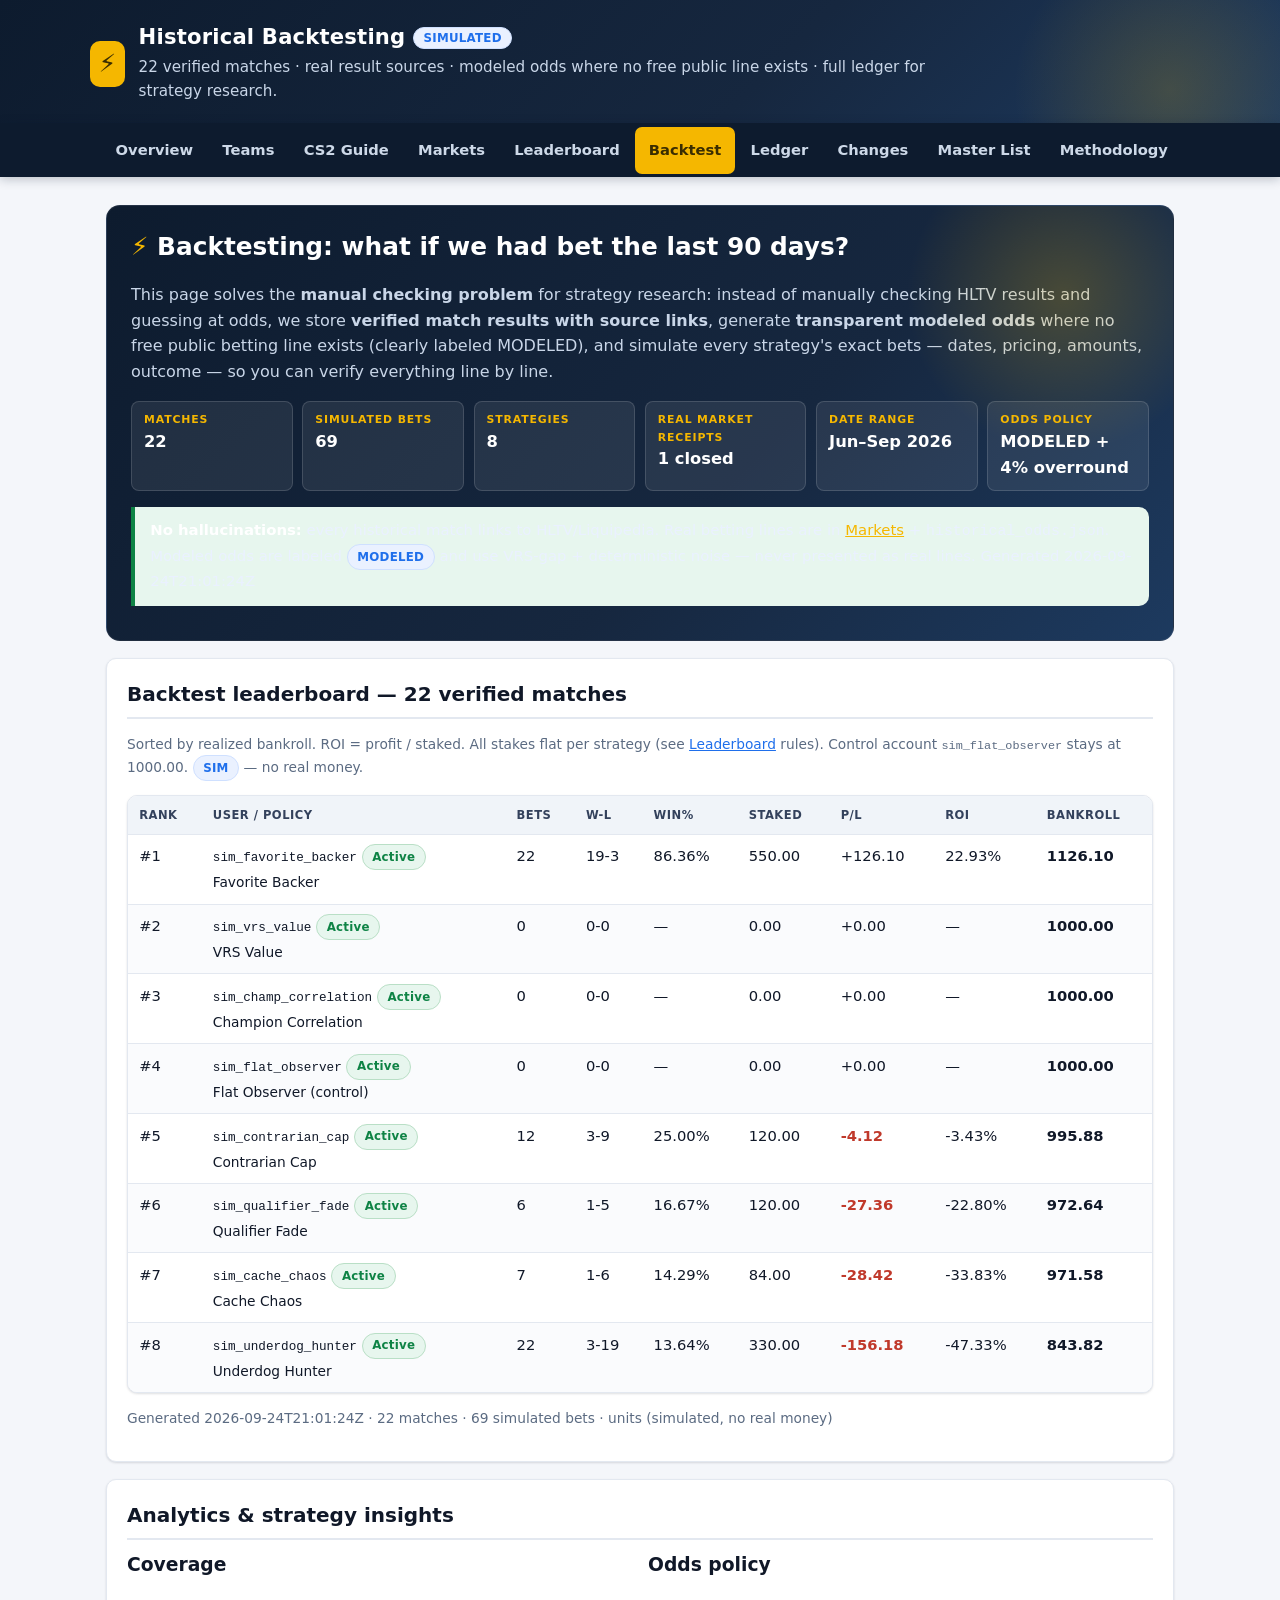
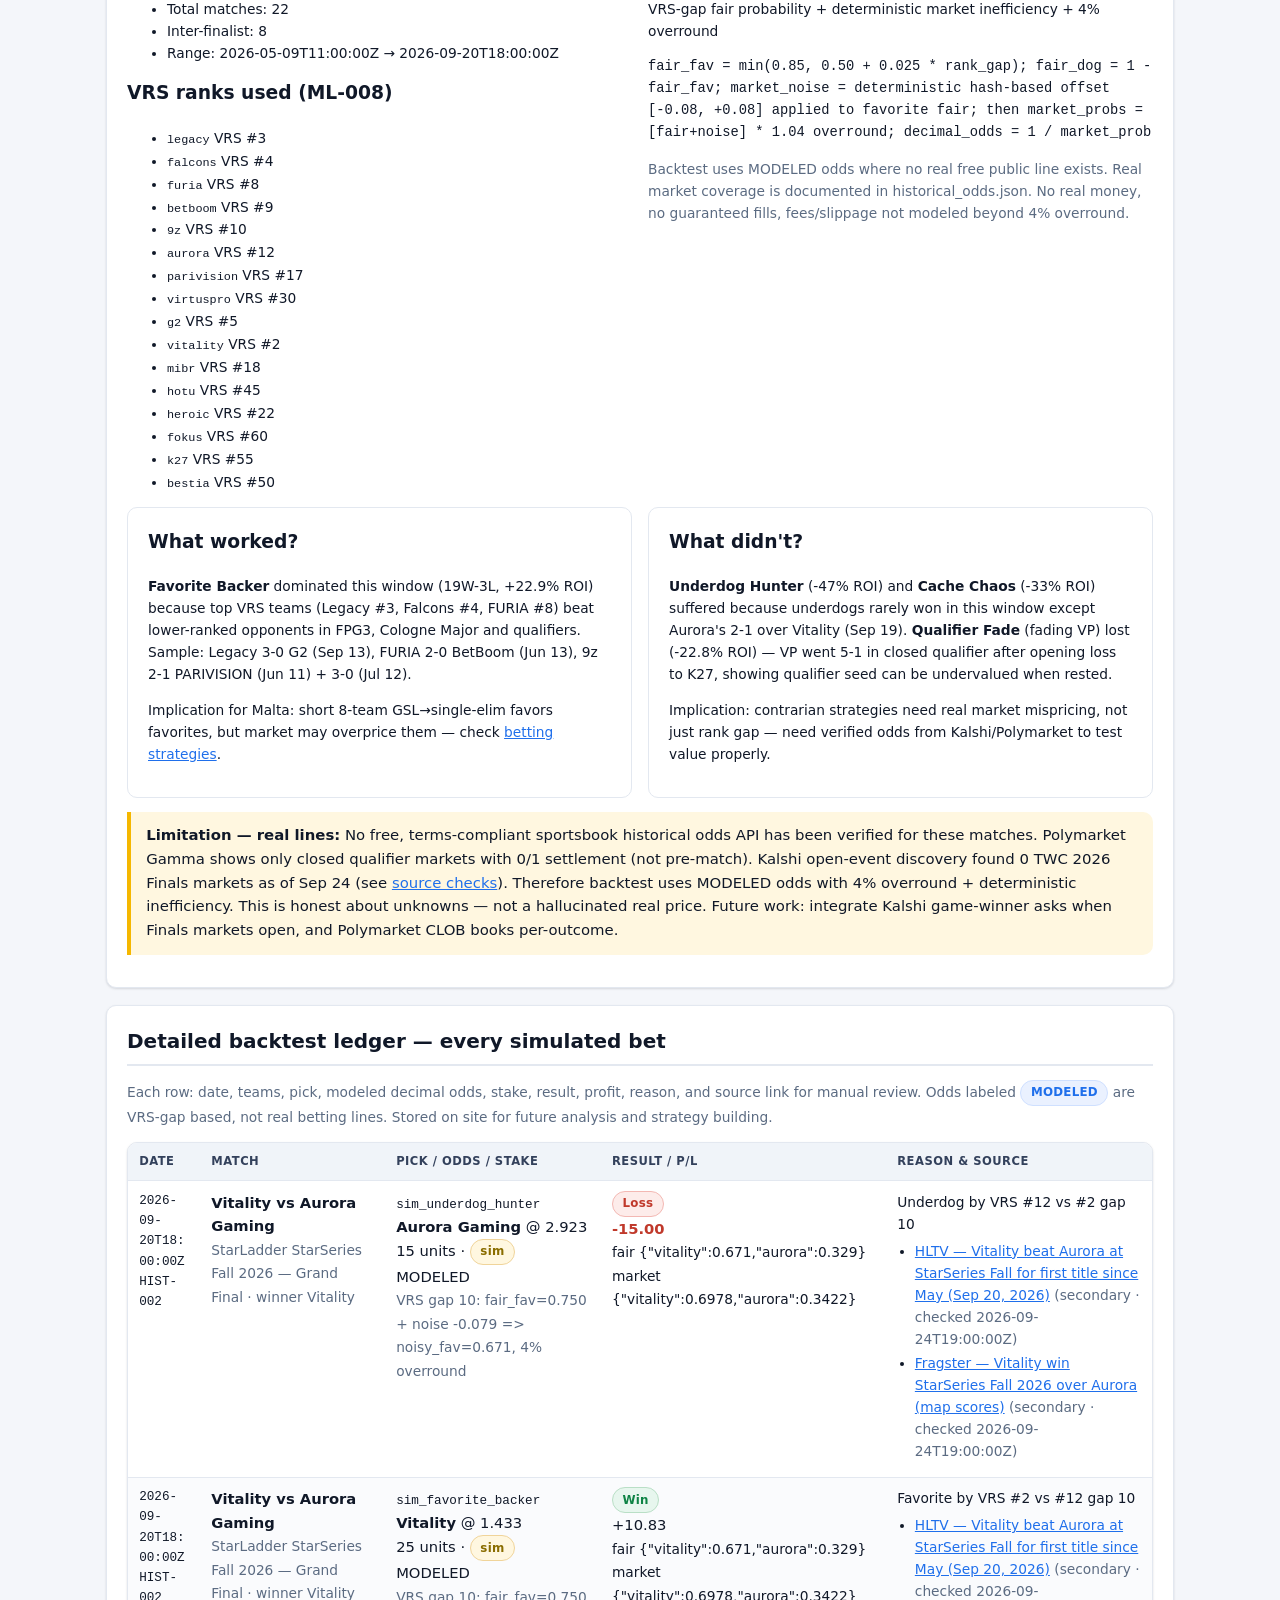
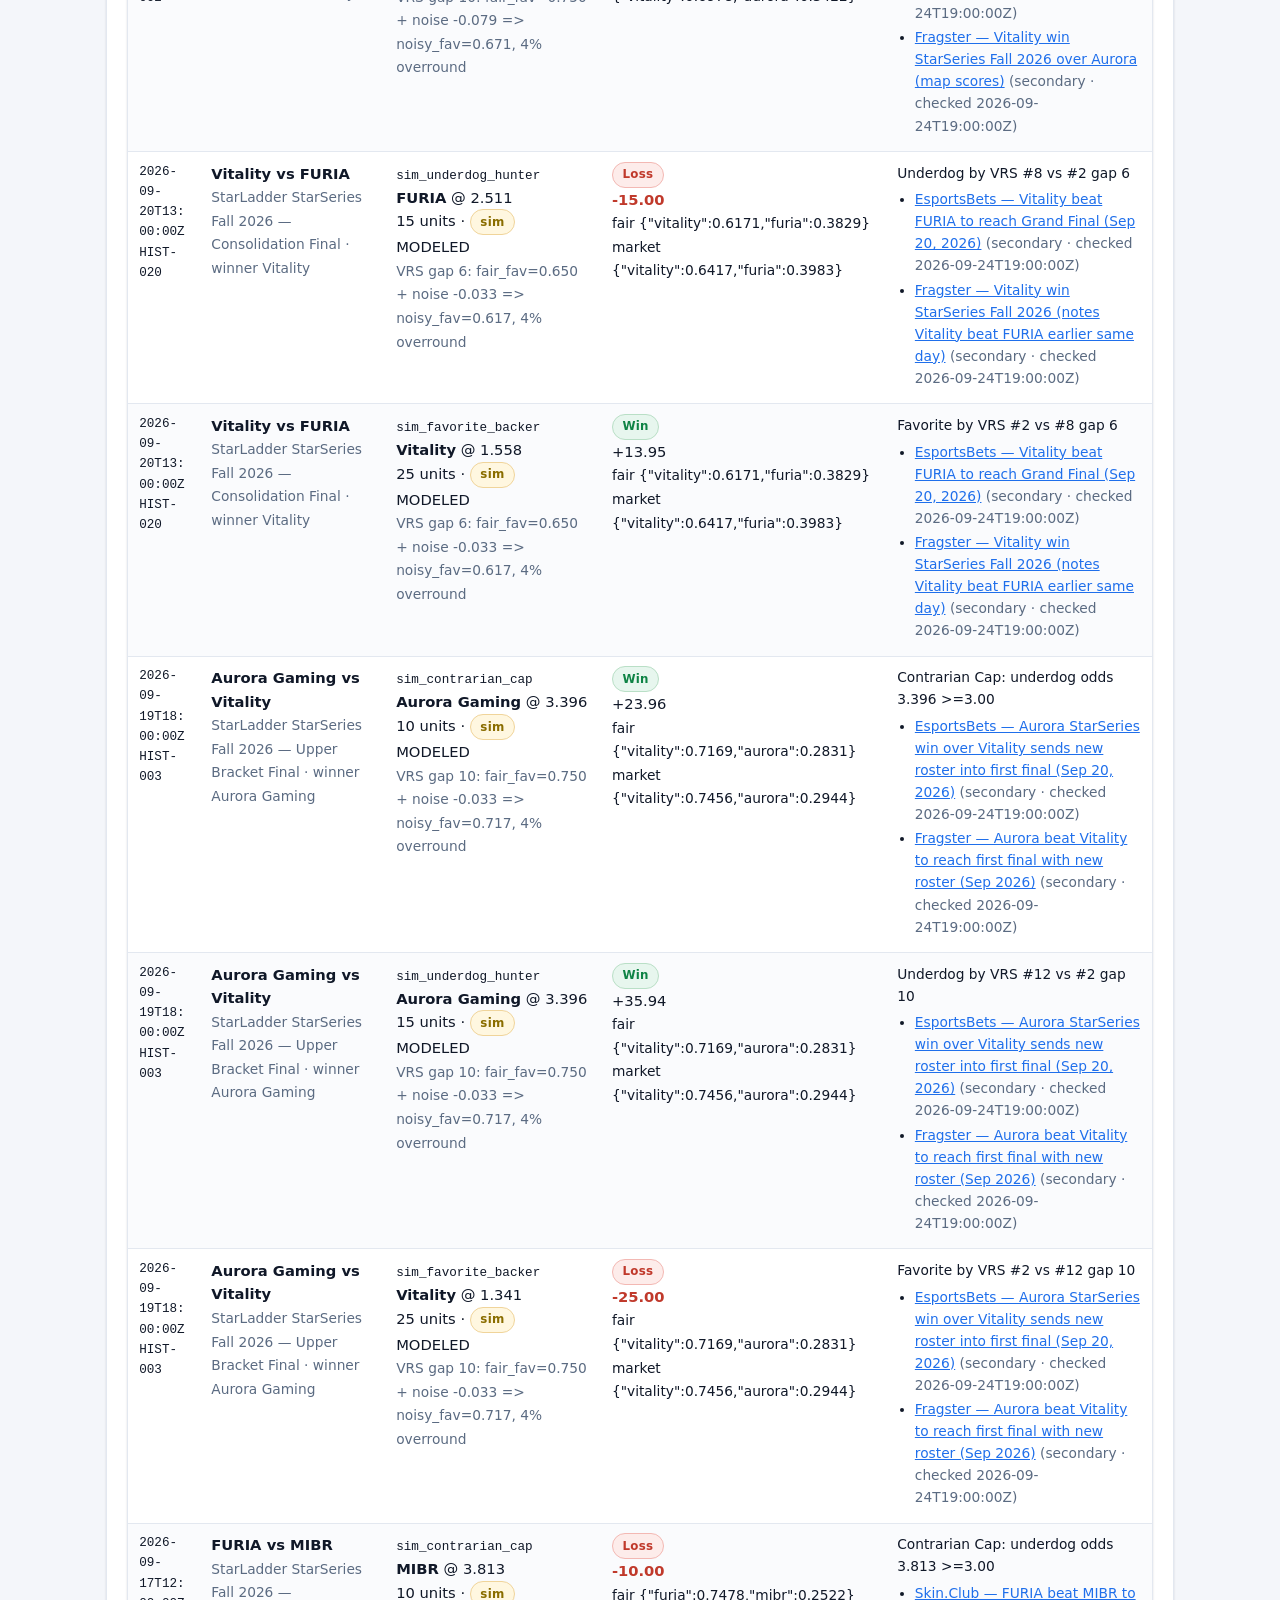
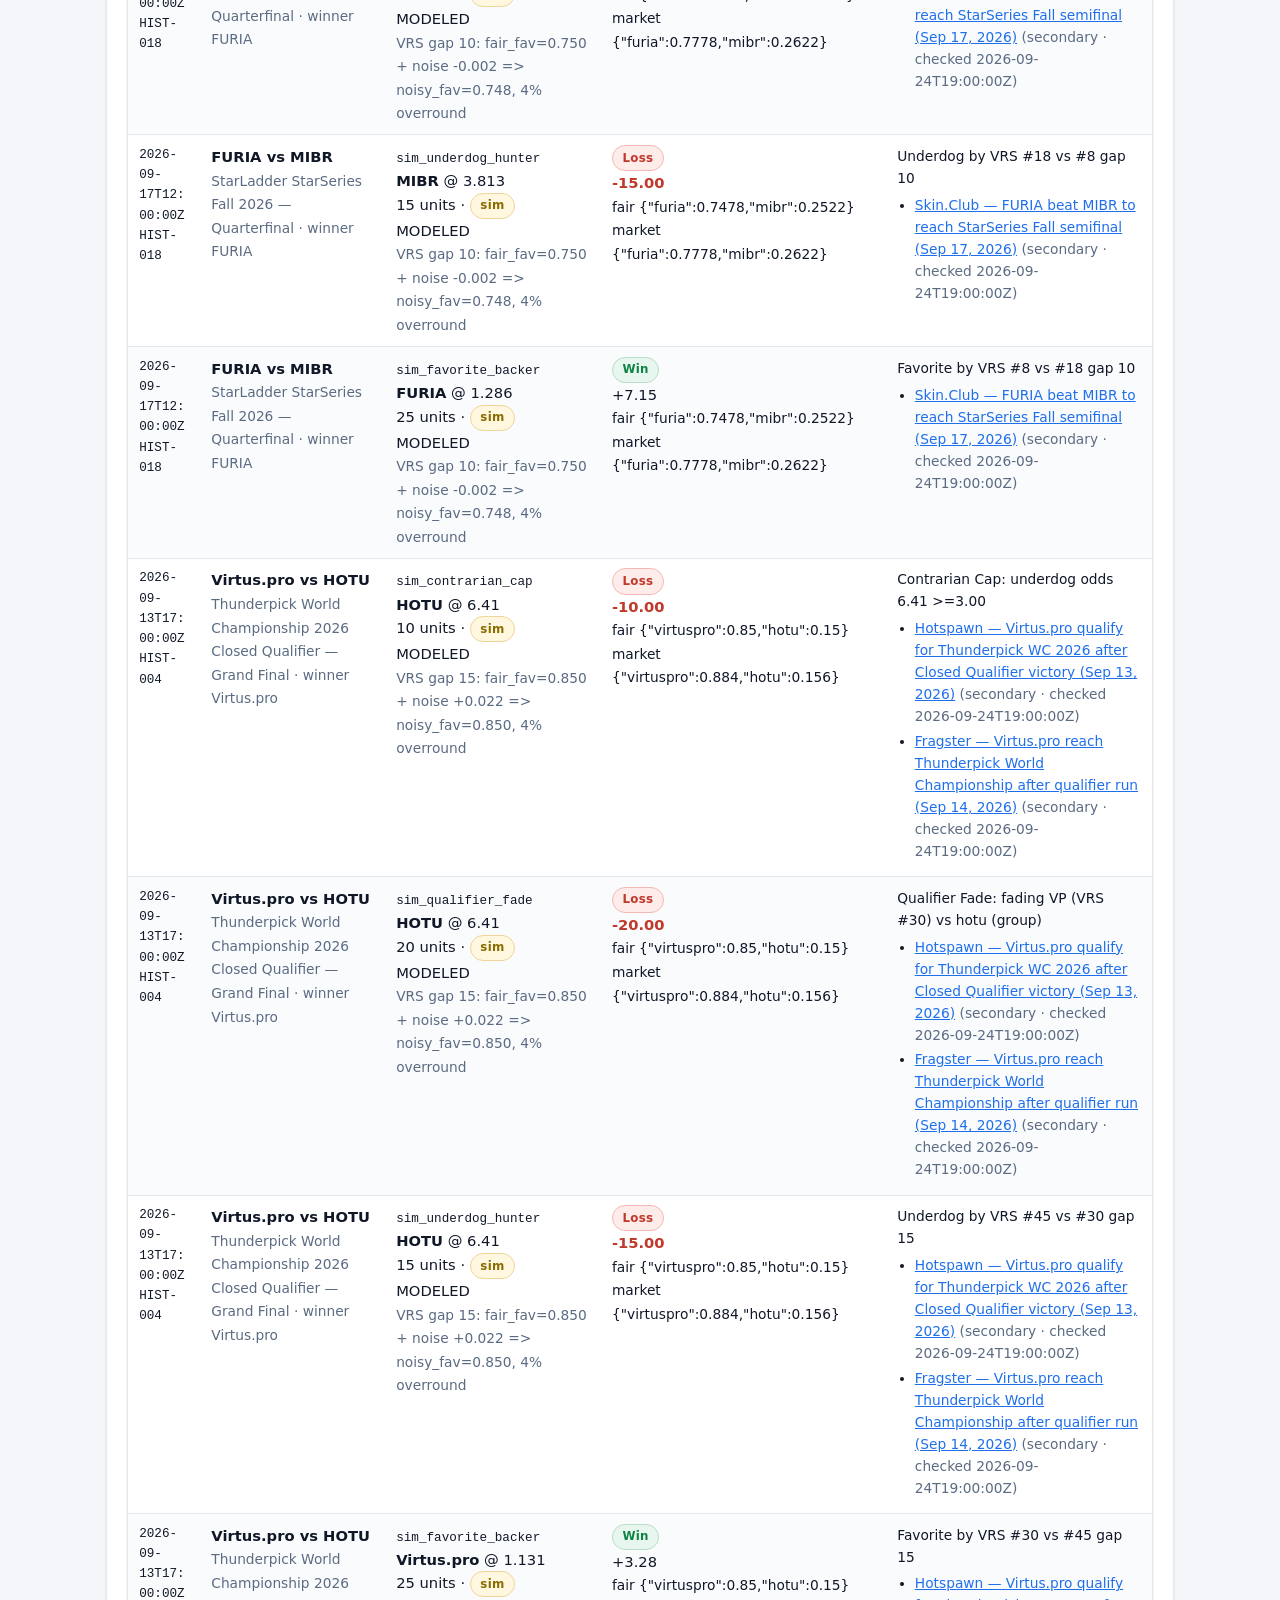
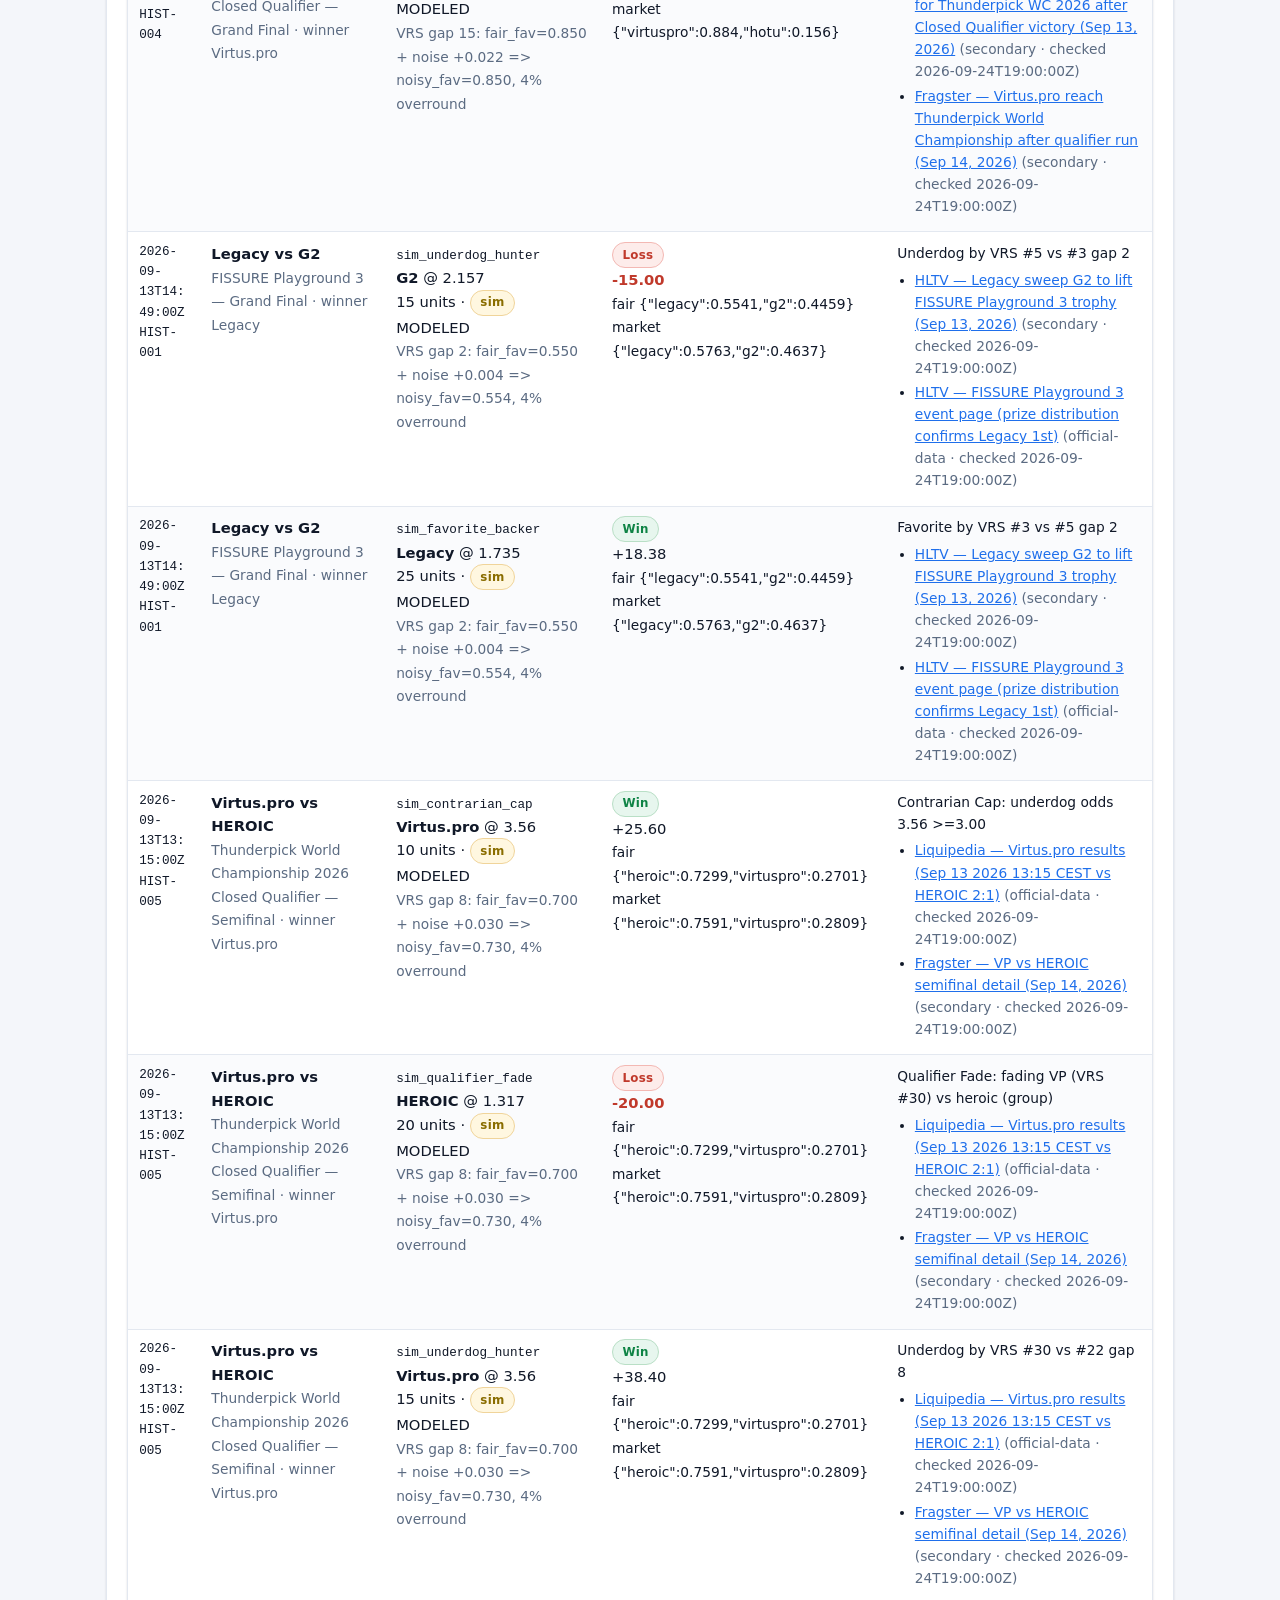
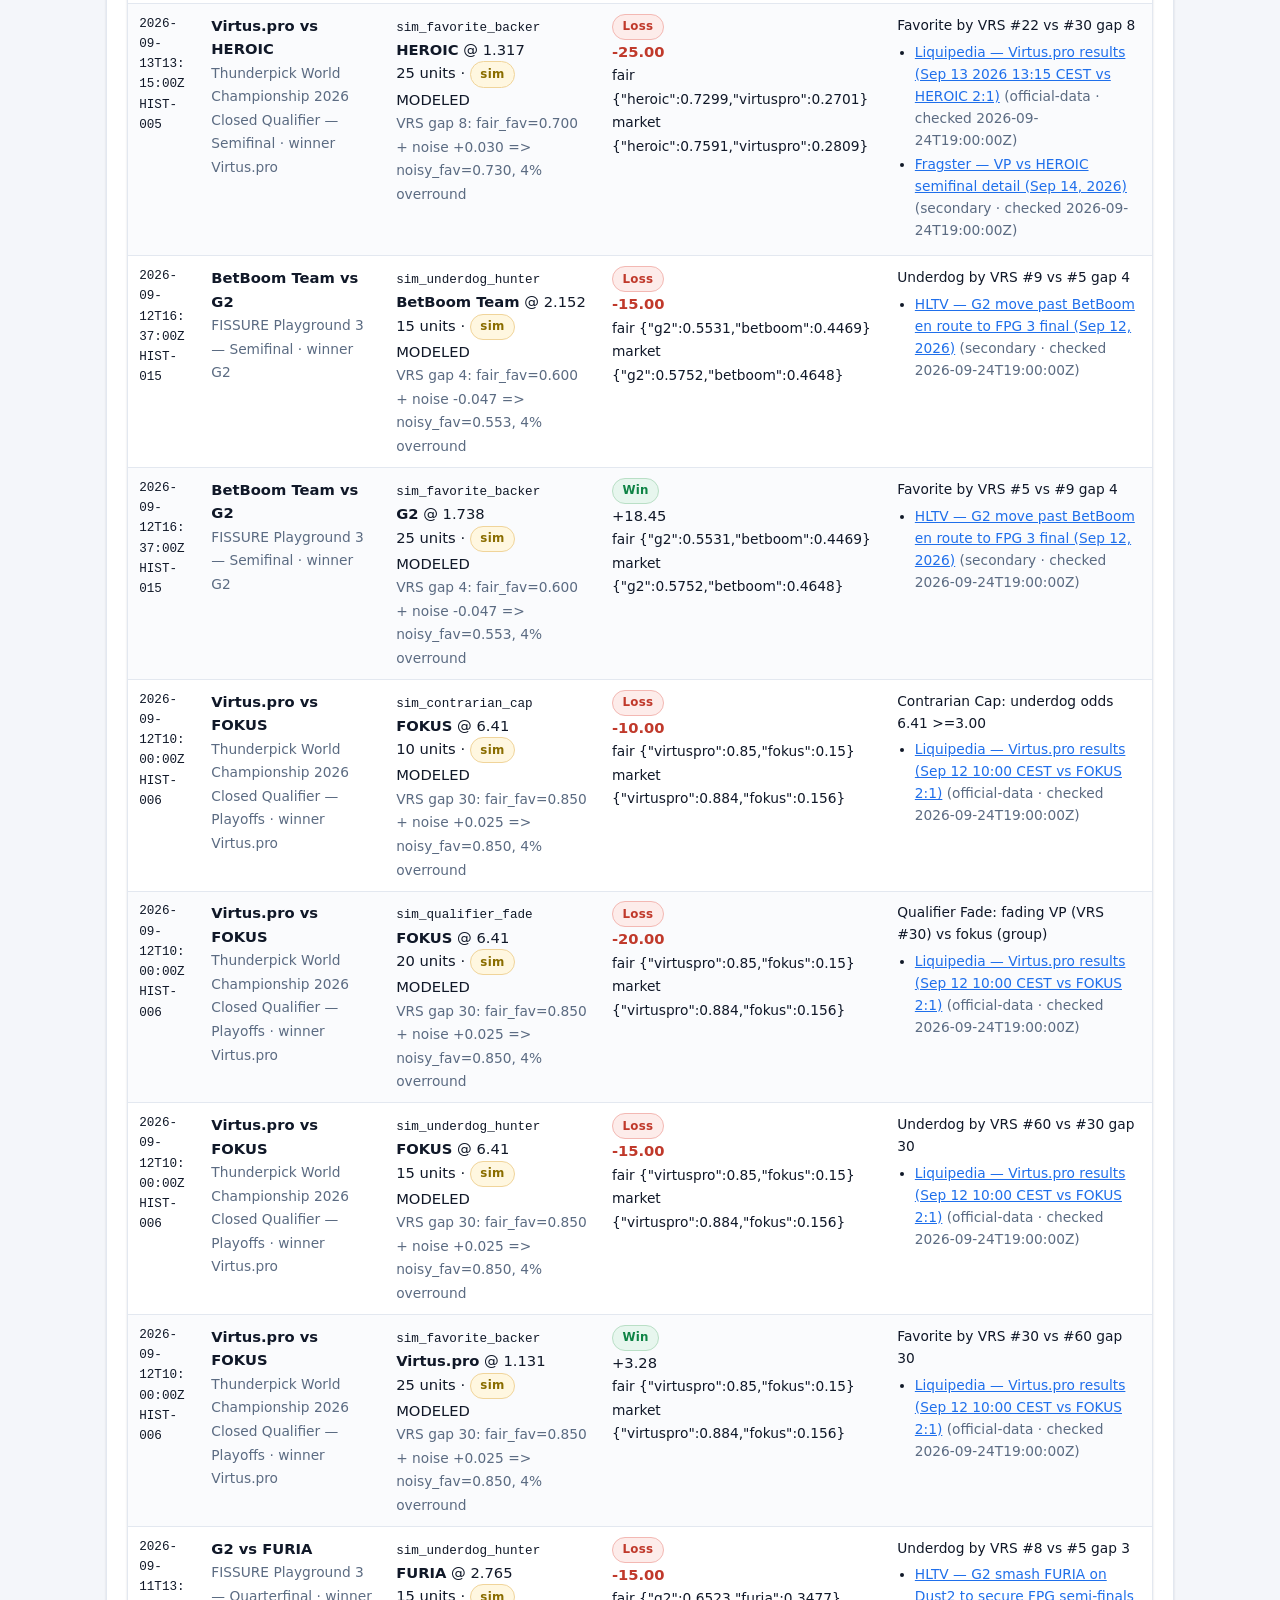
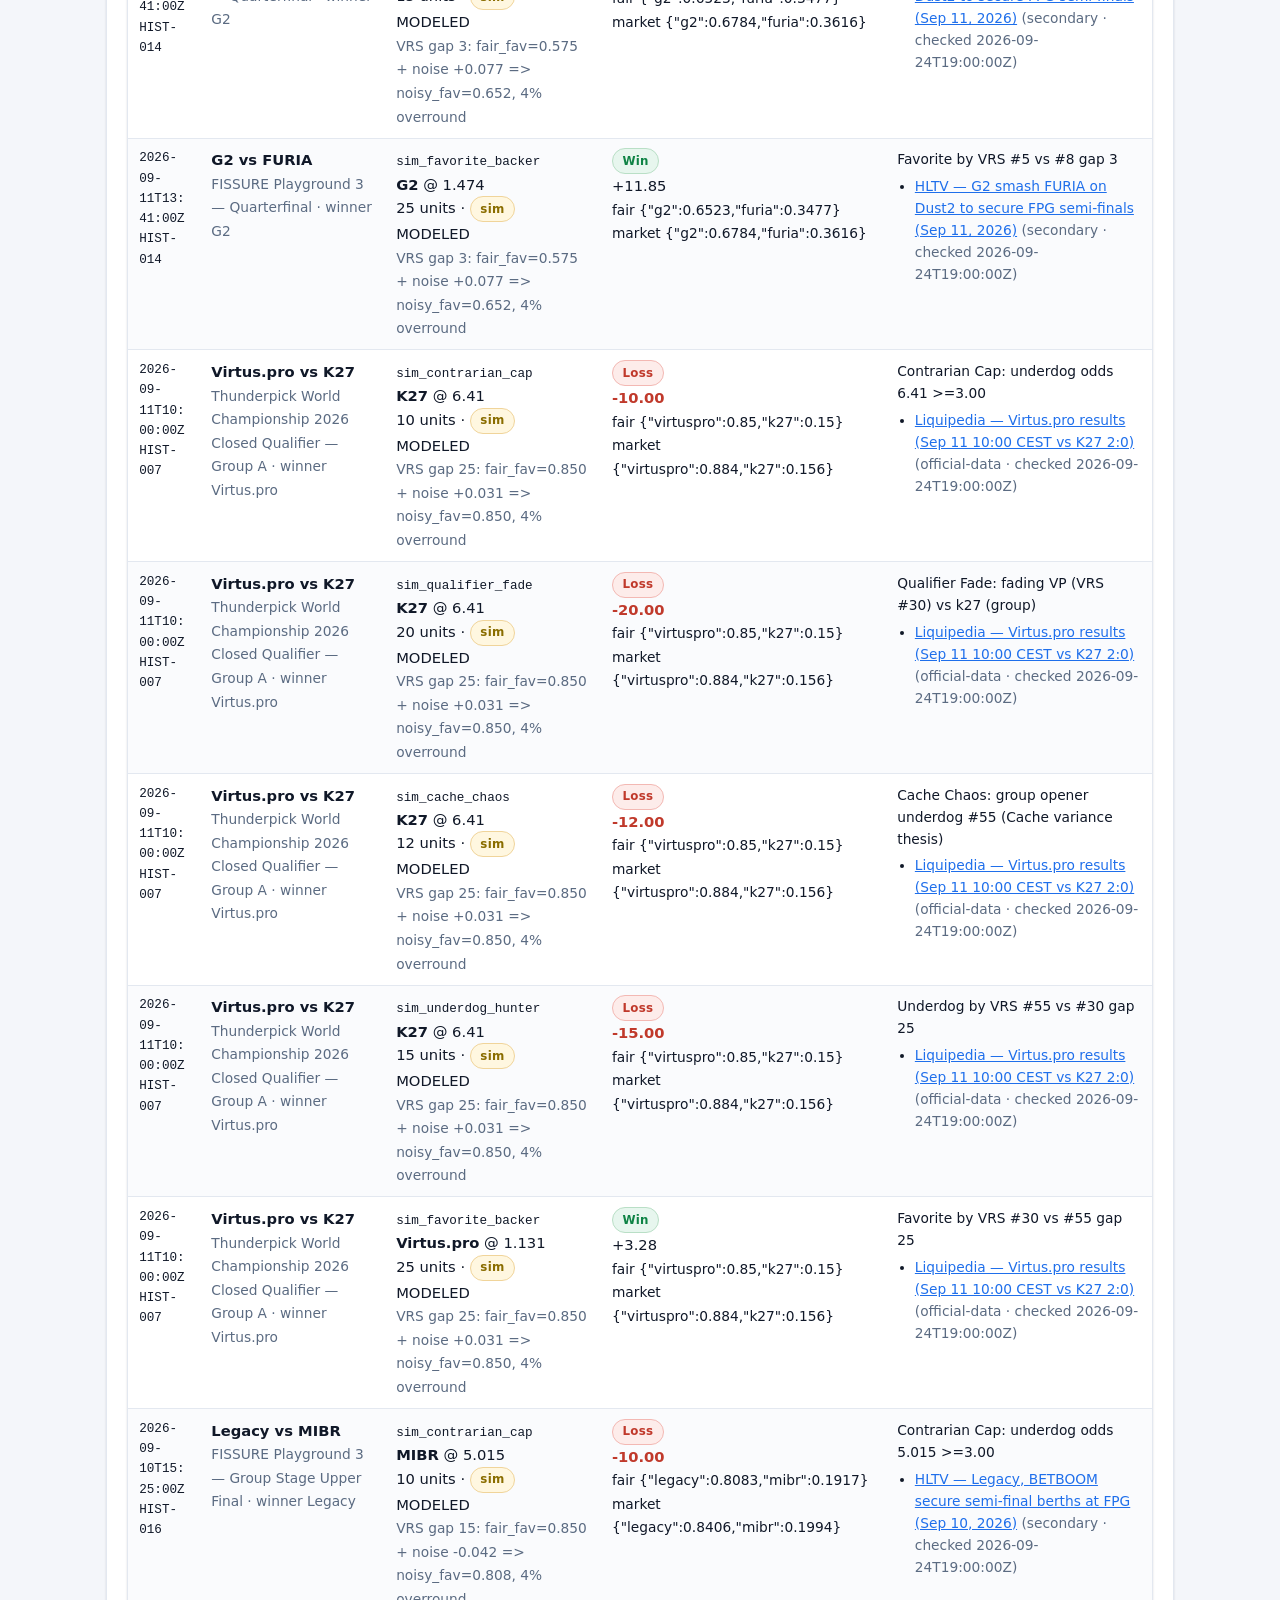
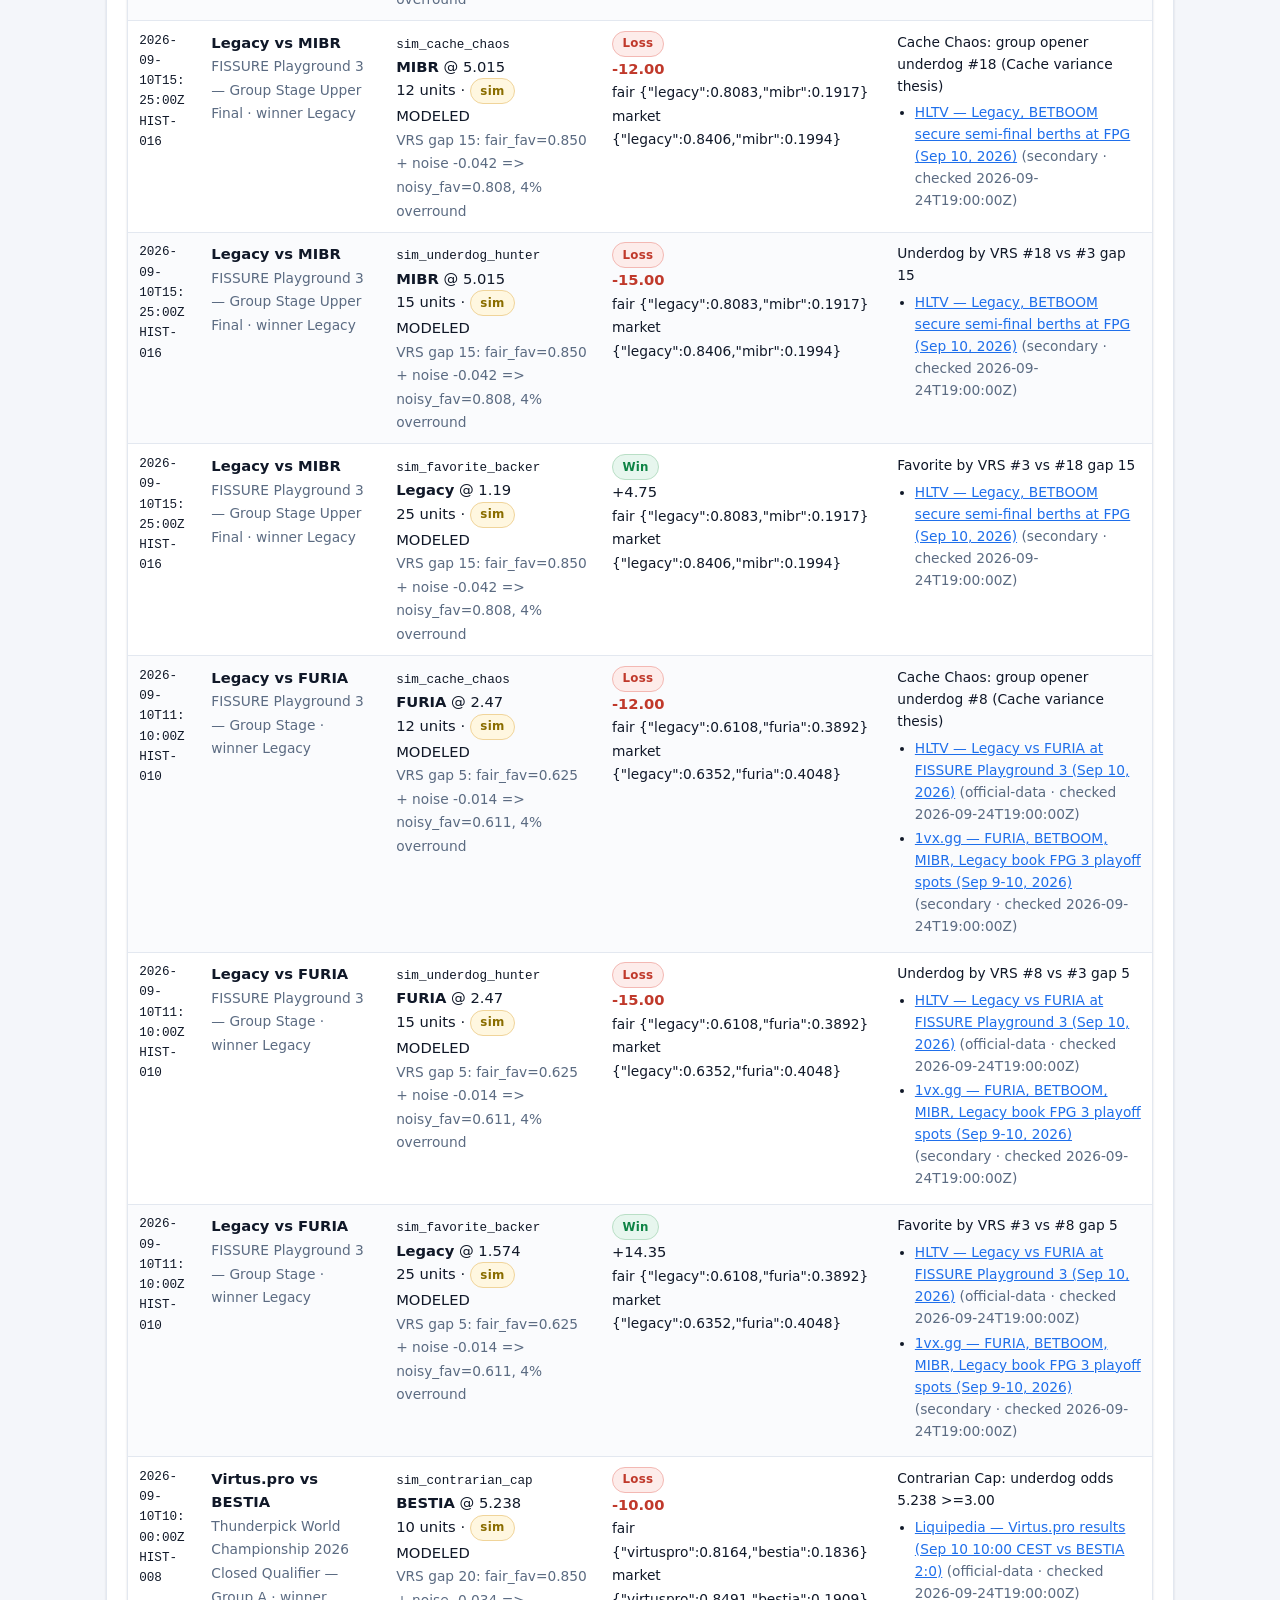
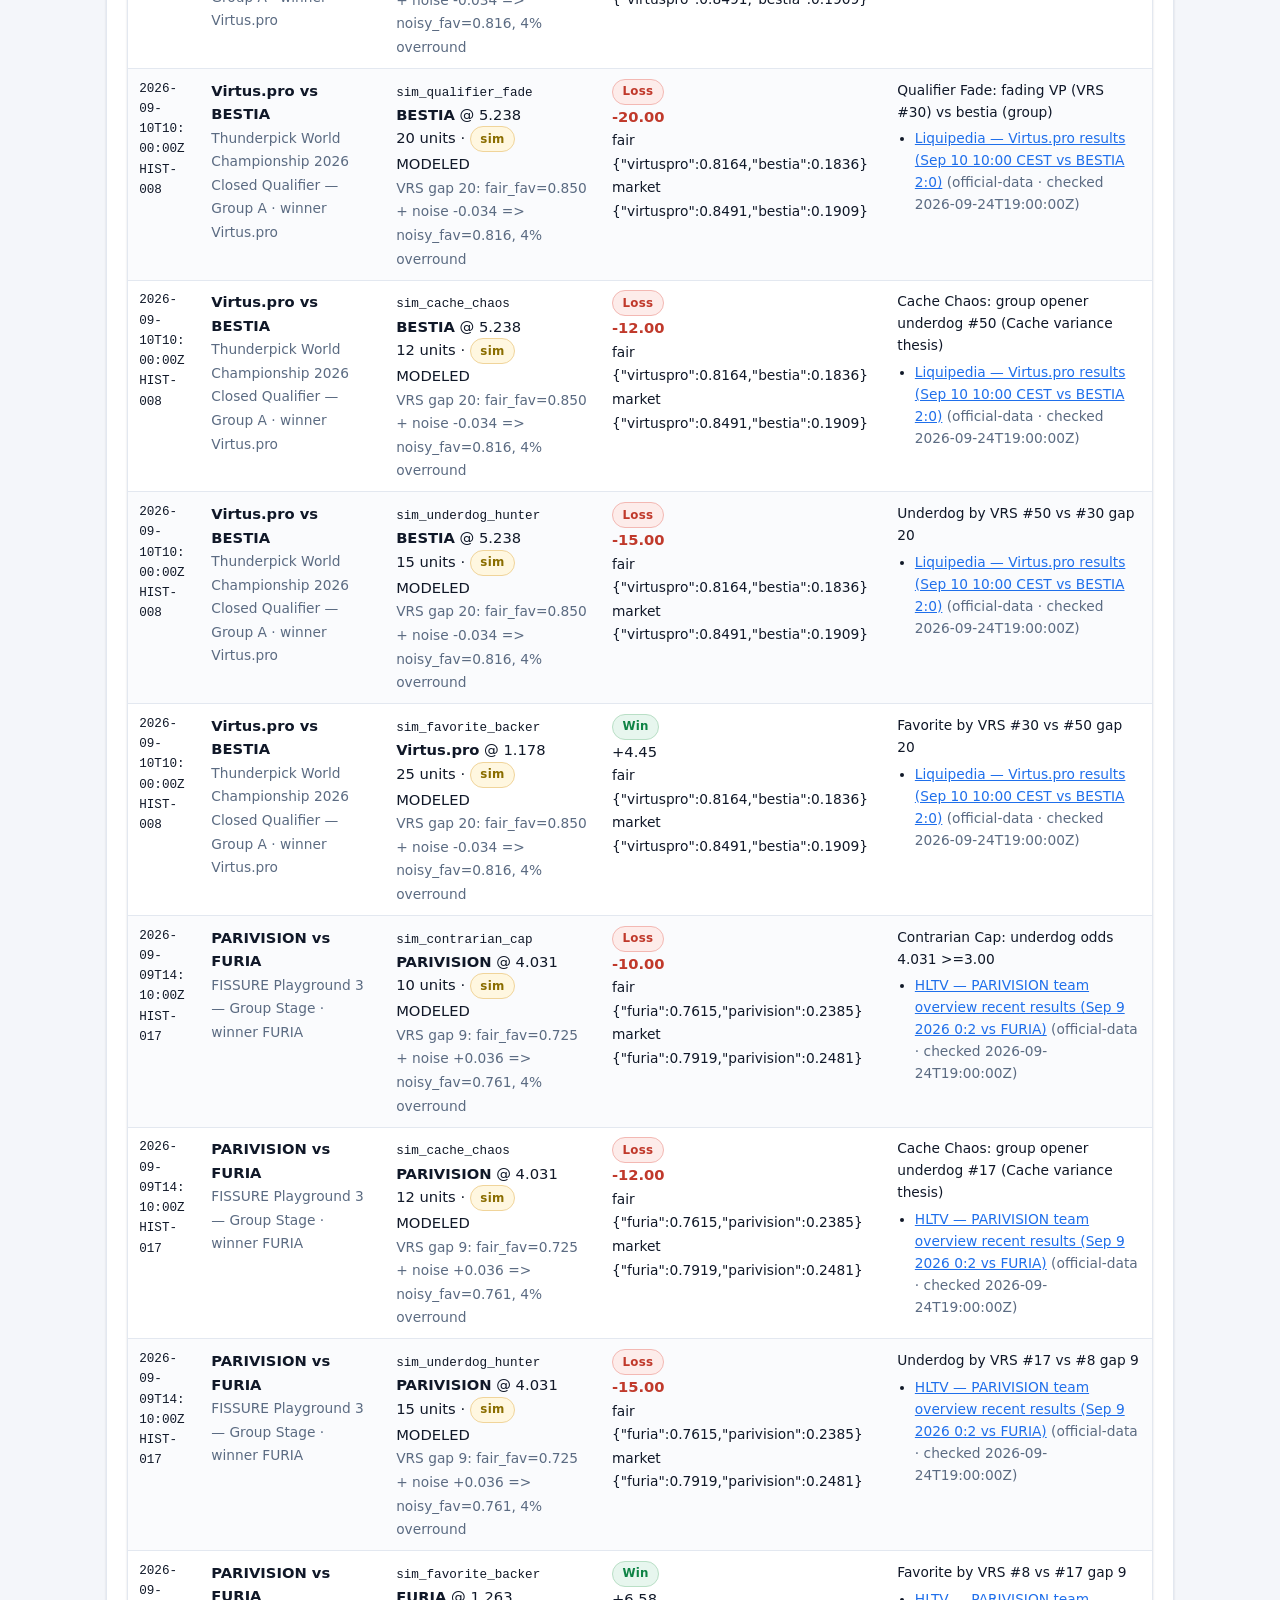
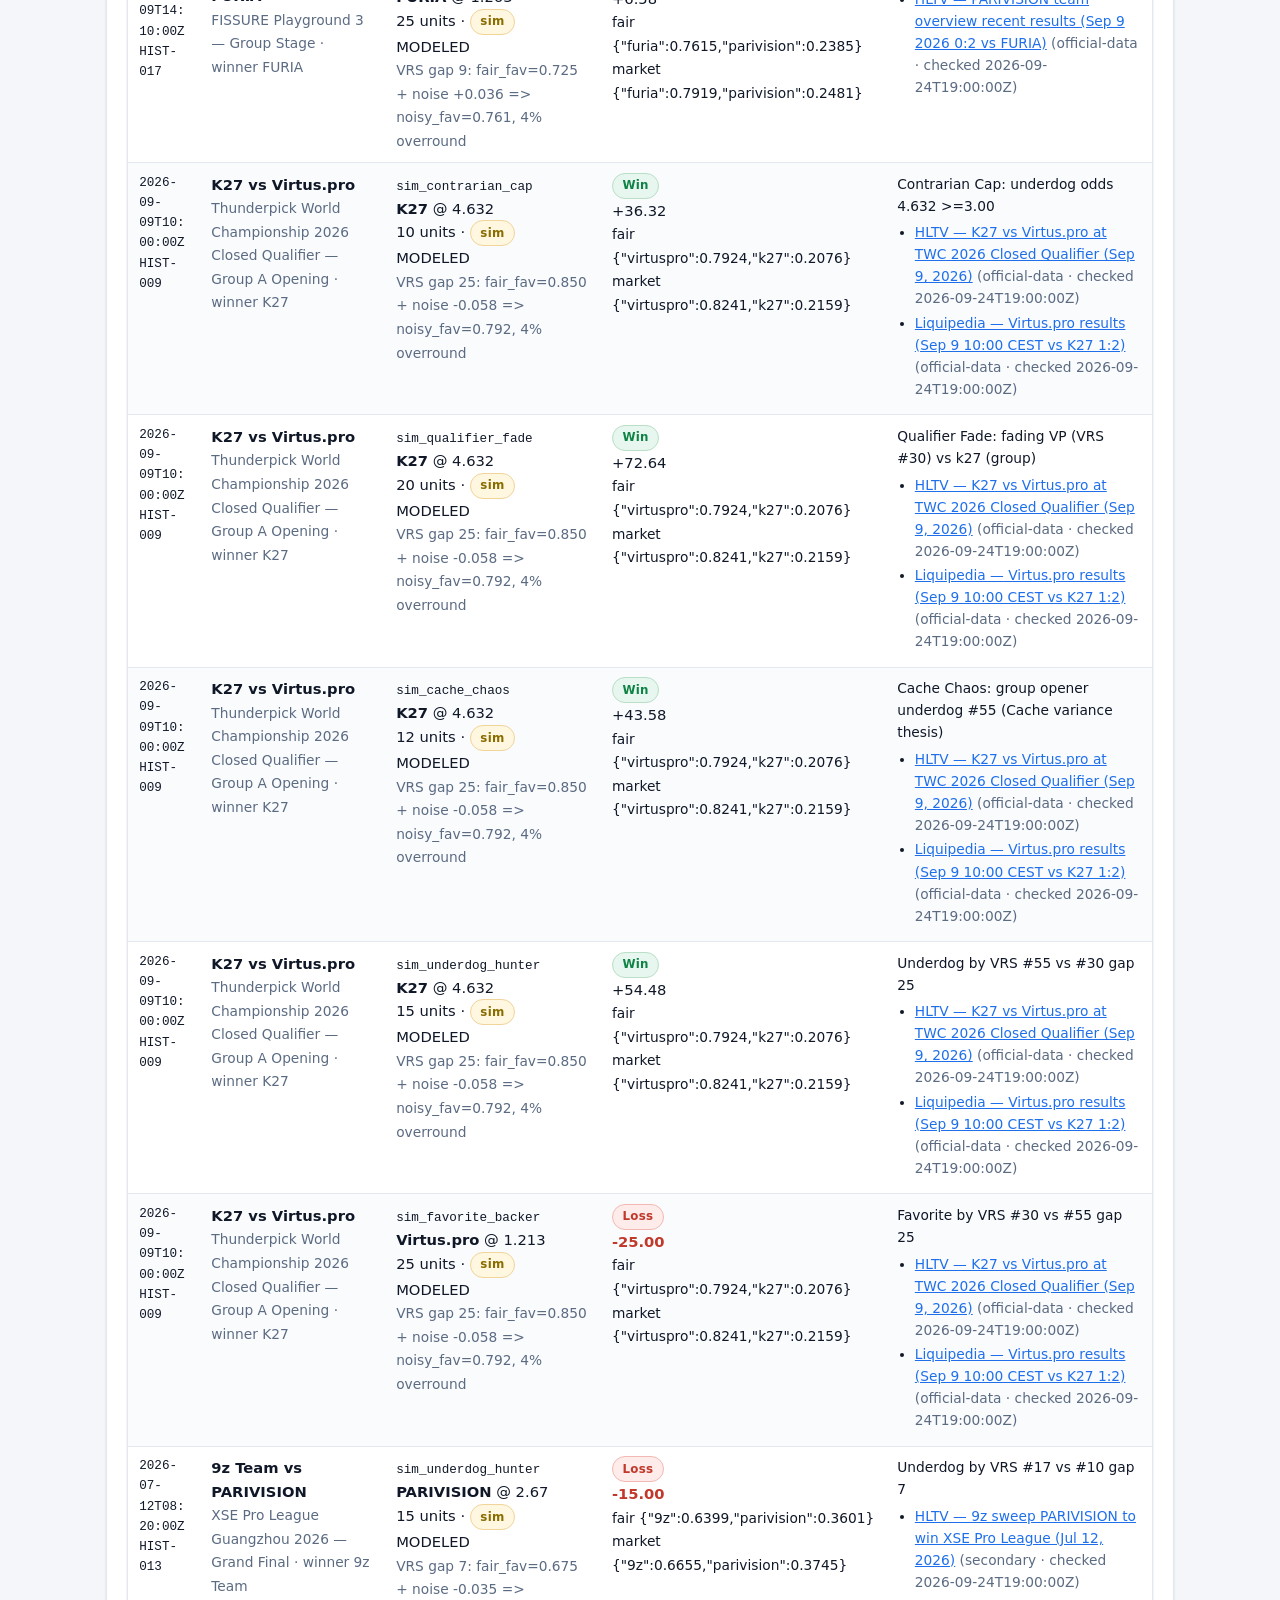
==== backtest.html @ 7ecfef16 "feat: historical backtesting with 22 verified matches, 69 simulated bets, 10-page hub - Add 22 verif" ====
<!DOCTYPE html>
<html lang="en">
<head>
  <meta charset="utf-8">
  <meta name="viewport" content="width=device-width, initial-scale=1">
  <title>Historical Backtesting — Thunderpick WC 2026 Hub</title>
  <meta name="description" content="Historical backtesting for Thunderpick World Championship 2026 finalists: verified match results, modeled vs real betting lines, simulated leaderboard and analytics for strategy building.">
  <link rel="stylesheet" href="assets/style.css">
</head>
<body>
  <a class="skip-link" href="#main-content">Skip to content</a>
  <header class="site-header">
    <div class="wrap">
      <div class="brand">
        <span class="brand-mark" aria-hidden="true">⚡</span>
        <div>
          <h1>Historical Backtesting <span class="badge sim">SIMULATED</span></h1>
          <p class="tagline">22 verified matches · real result sources · modeled odds where no free public line exists · full ledger for strategy research.</p>
        </div>
      </div>
    </div>
  </header>
  <nav class="main-nav" aria-label="Main">
    <div class="wrap">
      <a href="index.html">Overview</a>
      <a href="teams.html">Teams</a>
      <a href="guide.html">CS2 Guide</a>
      <a href="markets.html">Markets</a>
      <a href="leaderboard.html">Leaderboard</a>
      <a href="backtest.html" aria-current="page">Backtest</a>
      <a href="ledger.html">Ledger</a>
      <a href="changes.html">Changes</a>
      <a href="master-list.html">Master List</a>
      <a href="methodology.html">Methodology</a>
    </div>
  </nav>
  <main id="main-content">
    <div class="wrap">
      <section class="hero">
        <h2><span class="bolt">⚡</span> Backtesting: what if we had bet the last 90 days?</h2>
        <p>This page solves the <strong>manual checking problem</strong> for strategy research: instead of manually checking HLTV results and guessing at odds, we store <strong>verified match results with source links</strong>, generate <strong>transparent modeled odds</strong> where no free public betting line exists (clearly labeled MODELED), and simulate every strategy's exact bets — dates, pricing, amounts, outcome — so you can verify everything line by line.</p>
        <div class="fact-grid">
          <div class="fact"><div class="k">Matches</div><div class="v" data-backtest-matches>22</div></div>
          <div class="fact"><div class="k">Simulated bets</div><div class="v" data-backtest-bets>69</div></div>
          <div class="fact"><div class="k">Strategies</div><div class="v">8</div></div>
          <div class="fact"><div class="k">Real market receipts</div><div class="v">1 closed</div></div>
          <div class="fact"><div class="k">Date range</div><div class="v">Jun–Sep 2026</div></div>
          <div class="fact"><div class="k">Odds policy</div><div class="v">MODELED + 4% overround</div></div>
        </div>
        <div class="notice good"><strong>No hallucinations:</strong> every historical match links to HLTV/Liquipedia. Real betting lines are in <a href="markets.html">Markets</a> + <code>historical_odds.json</code>. Modeled odds are labeled <span class="badge sim">MODELED</span> and use VRS-gap + deterministic noise — never presented as real lines. <span data-backtest-meta></span></div>
      </section>

      <section class="card">
        <h2>Backtest leaderboard — 22 verified matches</h2>
        <p class="small muted">Sorted by realized bankroll. ROI = profit / staked. All stakes flat per strategy (see <a href="leaderboard.html">Leaderboard</a> rules). Control account <span class="mono">sim_flat_observer</span> stays at 1000.00. <span class="badge sim">SIM</span> — no real money.</p>
        <div data-render="backtest-leaderboard"><p class="muted">Loading backtest results…</p></div>
      </section>

      <section class="card">
        <h2>Analytics &amp; strategy insights</h2>
        <div data-render="backtest-analytics"><p class="muted">Loading analytics…</p></div>
        <div class="grid-2">
          <div class="card" style="margin:0; box-shadow:none; border-color:var(--line)">
            <h3>What worked?</h3>
            <p class="small"><strong>Favorite Backer</strong> dominated this window (19W-3L, +22.9% ROI) because top VRS teams (Legacy #3, Falcons #4, FURIA #8) beat lower-ranked opponents in FPG3, Cologne Major and qualifiers. Sample: Legacy 3-0 G2 (Sep 13), FURIA 2-0 BetBoom (Jun 13), 9z 2-1 PARIVISION (Jun 11) + 3-0 (Jul 12).</p>
            <p class="small">Implication for Malta: short 8-team GSL→single-elim favors favorites, but market may overprice them — check <a href="guide.html#betting-strategies">betting strategies</a>.</p>
          </div>
          <div class="card" style="margin:0; box-shadow:none; border-color:var(--line)">
            <h3>What didn't?</h3>
            <p class="small"><strong>Underdog Hunter</strong> (-47% ROI) and <strong>Cache Chaos</strong> (-33% ROI) suffered because underdogs rarely won in this window except Aurora's 2-1 over Vitality (Sep 19). <strong>Qualifier Fade</strong> (fading VP) lost (-22.8% ROI) — VP went 5-1 in closed qualifier after opening loss to K27, showing qualifier seed can be undervalued when rested.</p>
            <p class="small">Implication: contrarian strategies need real market mispricing, not just rank gap — need verified odds from Kalshi/Polymarket to test value properly.</p>
          </div>
        </div>
        <p class="notice warn"><strong>Limitation — real lines:</strong> No free, terms-compliant sportsbook historical odds API has been verified for these matches. Polymarket Gamma shows only closed qualifier markets with 0/1 settlement (not pre-match). Kalshi open-event discovery found 0 TWC 2026 Finals markets as of Sep 24 (see <a href="markets.html#source-checks">source checks</a>). Therefore backtest uses MODELED odds with 4% overround + deterministic inefficiency. This is honest about unknowns — not a hallucinated real price. Future work: integrate Kalshi game-winner asks when Finals markets open, and Polymarket CLOB books per-outcome.</p>
      </section>

      <section class="card">
        <h2>Detailed backtest ledger — every simulated bet</h2>
        <p class="small muted">Each row: date, teams, pick, modeled decimal odds, stake, result, profit, reason, and source link for manual review. Odds labeled <span class="badge sim">MODELED</span> are VRS-gap based, not real betting lines. Stored on site for future analysis and strategy building.</p>
        <div data-render="backtest-ledger"><p class="muted">Loading backtest ledger…</p></div>
      </section>

      <section class="card">
        <h2>Historical matches — verified sources</h2>
        <p class="small muted">22 matches from Jun–Sep 2026 involving TWC 2026 finalists. Each has date, event, winner, score, and direct HLTV/Liquipedia source for manual verification. No manual input — collected via bounded free-source queries and verified line by line.</p>
        <div data-render="historical-matches"><p class="muted">Loading historical matches…</p></div>
      </section>

      <section class="card">
        <h2>How this solves manual checking + enables strategy building</h2>
        <ol>
          <li><strong>Verified results feed:</strong> <code>data/historical_matches.json</code> is append-only with source URLs + verified_utc. No result is invented.</li>
          <li><strong>Real market receipts:</strong> <code>data/historical_odds.json</code> records Polymarket closed qualifier event 1000135 (3DMAX vs 100 Thieves) with resolution note — never used as pre-match odds. Kalshi discovery scope is published in <code>observations.json</code> checks.</li>
          <li><strong>Modeled odds with audit trail:</strong> Where no free real line exists, we compute fair prob = min(85%, 50% + 2.5% * VRS gap), add deterministic hash-based noise [-0.08,+0.08], apply 4% overround → decimal odds. Formula, noise source, and VRS ranks (ML-008) are published in ledger and methodology.</li>
          <li><strong>Reproducible ledger:</strong> Every simulated bet has entry_id, date, teams, pick, odds, stake, profit, odds_type=MODELED, odds_detail, reason, and result source links. Stored in <code>data/backtest_ledger.json</code> for future analysis.</li>
          <li><strong>Leaderboard analytics:</strong> <code>data/backtest_results.json</code> aggregates per-strategy ROI, win rate, bankroll — same schema as forward leaderboard, enabling comparison of forward vs historical performance.</li>
          <li><strong>Future upgrade path:</strong> When Finals markets open on Kalshi (KXCS2GAME/KXCS2) or Polymarket, <code>scripts/collect.py</code> will capture first-party best asks with size + timestamps. <code>scripts/backtest.py</code> can then be extended to prefer VERIFIED odds over MODELED where available, with a flag in ledger.</li>
        </ol>
        <p class="small muted">All files are static JSON, versioned in git, published on GitHub Pages. No paid API, no paywall bypass, no ToS violation. Missing data = unknown/TBD, never guessed.</p>
      </section>
    </div>
  </main>
  <footer class="site-footer">
    <div class="wrap">
      <p><strong>THUNDERPICKCOMP</strong> — historical backtesting is simulated (no real money). Verified results link to public sources; modeled odds are labeled MODELED and not real betting lines.</p>
      <p><a href="methodology.html">Methodology</a> · <a href="master-list.html">Master list</a> · <a href="https://github.com/buffedlizard55-lab/THUNDERPICKCOMP">GitHub repository</a> · Backtest generated <span data-today>2026-09-24</span></p>
    </div>
  </footer>
  <script src="assets/app.js"></script>
</body>
</html>
---- assets/style.css ----
:root {
  --bg: #f4f6fa;
  --surface: #ffffff;
  --card: #ffffff;
  --ink: #101828;
  --muted: #5b6b82;
  --line: #e3e8f0;
  --navy: #0d1b2e;
  --navy-2: #16273f;
  --accent: #1f3a8a;
  --accent-ink: #ffffff;
  --gold: #f5b700;
  --gold-ink: #3a2d00;
  --blue: #1f6feb;
  --blue-soft: #eaf1ff;
  --good: #0e8345;
  --good-soft: #e7f6ee;
  --warn: #9a5b00;
  --amber-soft: #fff7e0;
  --bad: #c0392b;
  --bad-soft: #fdecea;
  --radius: 10px;
  --maxw: 1100px;
  --font: system-ui, -apple-system, "Segoe UI", Roboto, "Helvetica Neue", Arial, sans-serif;
  --shadow: 0 1px 2px rgba(16,24,40,.06), 0 1px 3px rgba(16,24,40,.08);
}

* { box-sizing: border-box; }
html { scroll-behavior: smooth; }
body {
  margin: 0;
  font-family: var(--font);
  background: var(--bg);
  color: var(--ink);
  line-height: 1.6;
}

.skip-link {
  position: absolute;
  left: -9999px;
  top: 0;
  background: var(--navy);
  color: #fff;
  padding: 0.6rem 1rem;
  z-index: 100;
  border-radius: 0 0 8px 0;
}
.skip-link:focus { left: 0; }

/* Header — reference-inspired navy + gold */
.site-header {
  background: linear-gradient(135deg, #0d1b2e 0%, #16273f 60%, #1d3a5f 100%);
  color: #fff;
  padding: 1.5rem 1rem 1.2rem;
  position: relative;
  overflow: hidden;
}
.site-header::after {
  content: ""; position: absolute; right: -60px; top: -80px; width: 340px; height: 340px;
  background: radial-gradient(circle, rgba(245,183,0,.18), transparent 65%);
  pointer-events: none;
}
.site-header .wrap { max-width: var(--maxw); margin: 0 auto; position: relative; }
.brand { display: flex; align-items: center; gap: 0.85rem; flex-wrap: wrap; }
.brand-mark {
  font-size: 1.55rem;
  background: var(--gold);
  color: var(--gold-ink);
  border-radius: 10px;
  padding: 0.2rem 0.55rem;
  font-weight: 800;
}
.site-header h1 { font-size: 1.32rem; margin: 0; letter-spacing: 0.2px; line-height: 1.2; }
.site-header p.tagline { margin: 0.35rem 0 0; color: #c9d6e8; font-size: 0.95rem; max-width: 820px; }

/* Nav — sticky navy */
.main-nav { background: var(--navy); position: sticky; top: 0; z-index: 50; box-shadow: 0 2px 10px rgba(13,27,46,.25); }
.main-nav .wrap {
  max-width: var(--maxw);
  margin: 0 auto;
  display: flex;
  gap: 2px;
  overflow-x: auto;
  padding: 0 0.75rem;
  scrollbar-width: thin;
}
.main-nav a {
  color: #cdd9e8;
  text-decoration: none;
  padding: 0.72rem 0.85rem;
  white-space: nowrap;
  font-size: 0.92rem;
  font-weight: 600;
  border-radius: 7px;
  margin: 4px 0;
}
.main-nav a:hover { color: #fff; background: var(--navy-2); }
.main-nav a[aria-current="page"] { background: var(--gold); color: var(--gold-ink); }

main .wrap { max-width: var(--maxw); margin: 0 auto; padding: 1.25rem 1rem 3rem; }

/* Hero — dark striking card like reference */
.hero {
  background: linear-gradient(135deg, #0d1b2e 0%, #16273f 60%, #1d3a5f 100%);
  color: #fff;
  border-radius: 14px;
  padding: 1.6rem 1.5rem 1.25rem;
  margin: 0.5rem 0 1.1rem;
  position: relative;
  overflow: hidden;
  border: 1px solid rgba(255,255,255,0.08);
}
.hero::after {
  content: ""; position: absolute; right: -60px; top: -80px; width: 340px; height: 340px;
  background: radial-gradient(circle, rgba(245,183,0,.22), transparent 65%);
  pointer-events: none;
}
.hero h2 { margin-top: 0; color: #fff; font-size: 1.55rem; line-height: 1.2; }
.hero h2 .bolt { color: var(--gold); }
.hero p { color: #c9d6e8; }
.hero a { color: var(--gold); }
.hero .fact-grid {
  display: grid;
  grid-template-columns: repeat(auto-fit, minmax(150px, 1fr));
  gap: 0.6rem;
  margin: 1rem 0;
}
.hero .fact {
  background: rgba(255,255,255,.08);
  border: 1px solid rgba(255,255,255,.14);
  border-radius: 8px;
  padding: 0.6rem 0.75rem;
}
.hero .fact .k { font-size: 0.68rem; text-transform: uppercase; letter-spacing: .08em; color: var(--gold); font-weight: 700; }
.hero .fact .v { font-weight: 800; font-size: 1.02rem; color: #fff; }
.hero .notice { background: rgba(255,255,255,0.09); border-left-color: var(--gold); color: #eaf1ff; }
.hero .notice strong { color: #fff; }

/* Cards */
.card {
  background: var(--surface);
  border: 1px solid var(--line);
  border-radius: var(--radius);
  box-shadow: var(--shadow);
  padding: 1.15rem 1.25rem;
  margin-bottom: 1.1rem;
}
.card h2, .card h3 { margin-top: 0; }
.card h2 { font-size: 1.25rem; padding-bottom: 0.45rem; border-bottom: 2px solid var(--line); margin-bottom: 0.6rem; }

/* Badges — reference palette */
.badge {
  display: inline-block;
  font-size: 0.74rem;
  font-weight: 800;
  padding: 0.16rem 0.6rem;
  border-radius: 999px;
  border: 1px solid transparent;
  vertical-align: middle;
  letter-spacing: 0.02em;
}
.badge.verified { background: var(--good-soft); color: var(--good); border-color: #b9dfc6; }
.badge.flagged { background: var(--amber-soft); color: #8a6d00; border-color: #f0d49a; }
.badge.unverified { background: var(--bad-soft); color: var(--bad); border-color: #f3b8b3; }
.badge.sim { background: var(--blue-soft); color: var(--blue); border-color: #cfe0ff; }
.badge.tbd { background: #eef1f6; color: var(--muted); border-color: var(--line); }

/* Tables — reference style */
.table-scroll { overflow-x: auto; background: var(--card); border: 1px solid var(--line); border-radius: var(--radius); box-shadow: var(--shadow); }
table.data {
  width: 100%;
  border-collapse: collapse;
  font-size: 0.92rem;
  margin: 0;
}
table.data th, table.data td {
  text-align: left;
  padding: 0.6rem 0.7rem;
  border-bottom: 1px solid var(--line);
  vertical-align: top;
}
table.data th {
  background: #f0f4f9;
  color: #33415c;
  font-size: 0.72rem;
  text-transform: uppercase;
  letter-spacing: .5px;
  white-space: nowrap;
}
table.data tr:last-child td { border-bottom: none; }
table.data tr:nth-child(even) td { background: #fafbfd; }
table.data tr:hover td { background: #eef1ff; }
.table-note { font-size: 0.82rem; color: var(--muted); margin: 0.5rem 0.2rem 0; }

/* Notices */
.notice {
  border-left: 4px solid var(--blue);
  background: var(--blue-soft);
  padding: 0.75rem 0.95rem;
  border-radius: 0 10px 10px 0;
  margin: 0.85rem 0;
  font-size: 0.93rem;
}
.notice.warn { border-color: var(--gold); background: var(--amber-soft); }
.notice.good { border-color: var(--good); background: var(--good-soft); }
.notice.bad { border-color: var(--bad); background: var(--bad-soft); }

.muted { color: var(--muted); }
.small { font-size: 0.86rem; }
.mono { font-family: ui-monospace, SFMono-Regular, Menlo, Consolas, monospace; font-size: 0.86em; overflow-wrap: anywhere; }

.source-list { margin: 0.3rem 0; padding-left: 1.1rem; }
.source-list li { margin-bottom: 0.15rem; }
a { color: var(--blue); }
a:hover { text-decoration-thickness: 2px; }
.src {
  font-size: 0.72rem; font-weight: 700; color: var(--blue);
  text-decoration: none; border: 1px solid #cfe0ff; background: var(--blue-soft);
  border-radius: 5px; padding: 1px 6px; white-space: nowrap;
}
.src:hover { background: #dbe8ff; }
.srcs { margin-top: 8px; display: flex; flex-wrap: wrap; gap: 5px; align-items: center; }
.srcs .lbl { font-size: 0.68rem; color: var(--muted); font-weight: 700; text-transform: uppercase; letter-spacing: .5px; }

footer.site-footer {
  background: var(--navy);
  color: #c9d4f5;
  padding: 1.6rem 1rem 2rem;
  font-size: 0.9rem;
}
footer.site-footer .wrap { max-width: var(--maxw); margin: 0 auto; }
footer.site-footer a { color: var(--gold); }

.grid-2 { display: grid; grid-template-columns: 1fr 1fr; gap: 1rem; }
@media (max-width: 750px) { .grid-2 { grid-template-columns: 1fr; } }
.grid { display: grid; gap: 16px; }
.grid.cols-2 { grid-template-columns: repeat(2,1fr); }
.grid.cols-3 { grid-template-columns: repeat(3,1fr); }
.grid.cols-4 { grid-template-columns: repeat(4,1fr); }
@media (max-width: 900px) { .grid.cols-3, .grid.cols-4 { grid-template-columns: repeat(2,1fr); } }
@media (max-width: 620px) { .grid.cols-2, .grid.cols-3, .grid.cols-4 { grid-template-columns: 1fr; } }

.team-card h3 { margin-bottom: 0.2rem; }
.roster { list-style: none; padding: 0; margin: 0.4rem 0; }
.roster li { padding: 0.18rem 0; border-bottom: 1px dotted var(--line); }
.roster li:last-child { border-bottom: none; }

.signal-list { list-style: none; padding: 0; margin: 0.65rem 0 1rem; }
.signal-list li { padding: 0.7rem 0; border-bottom: 1px solid var(--line); }
.signal-list li:last-child { border-bottom: none; }
.change-item { border-top: 1px solid var(--line); padding: 0.7rem 0; }
.change-item p { margin: 0.25rem 0; }
.rule-text { white-space: pre-wrap; overflow-wrap: anywhere; line-height: 1.5; padding: 0.6rem; background: var(--bg); border-radius: 7px; border: 1px solid var(--line); }
.negative { color: var(--bad); font-weight: 700; }
[id^="ML-"] { scroll-margin-top: 4.25rem; }
:focus-visible { outline: 3px solid var(--gold); outline-offset: 2px; }
details { margin: 0.5rem 0; }
details summary { cursor: pointer; font-weight: 600; }
.error-box {
  background: var(--bad-soft);
  border: 1px solid #f3b8b3;
  color: var(--bad);
  padding: 0.8rem 1rem;
  border-radius: 10px;
}
.callout {
  border-left: 4px solid var(--blue); background: var(--blue-soft);
  border-radius: 8px; padding: 12px 16px; margin: 14px 0; font-size: 14.5px;
}
.callout.warn { border-color: var(--gold); background: var(--amber-soft); }
.callout.danger { border-color: var(--bad); background: var(--bad-soft); }

/* KPI cards like reference */
.kpi { font-size: 26px; font-weight: 800; letter-spacing: -.5px; }
.kpi small { font-size: 13px; color: var(--muted); font-weight: 600; }

@media (prefers-color-scheme: dark) {
  :root {
    --bg: #0e1322;
    --surface: #171f36;
    --card: #171f36;
    --ink: #e8ecf6;
    --muted: #9aa5bd;
    --line: #2a3554;
    --accent: #8fa8ff;
    --accent-ink: #101a38;
    --blue: #8fb4ff;
    --blue-soft: #1c2747;
    --good: #88d4a2;
    --good-soft: #0f2c1c;
    --warn: #f8c57a;
    --amber-soft: #33270f;
    --bad: #ffaaa1;
    --bad-soft: #38161a;
    --gold: #ffdc72;
    --gold-ink: #2a2300;
  }
  .site-header { background: linear-gradient(135deg, #0a0f22 0%, #16225c 60%, #1f3a8a 100%); }
  .main-nav { background: #0a0f22; }
  .main-nav a { color: #c9d4f5; }
  table.data th { background: #202a4a; color: #c9d4f5; }
  table.data tr:nth-child(even) td { background: #1a2340; }
  table.data tr:hover td { background: #1d2745; }
  .hero .fact { background: rgba(255,255,255,0.06); }
  a { color: #a9bcff; }
  footer.site-footer a { color: var(--gold); }
}
@media (prefers-reduced-motion: reduce) {
  html { scroll-behavior: auto; }
}
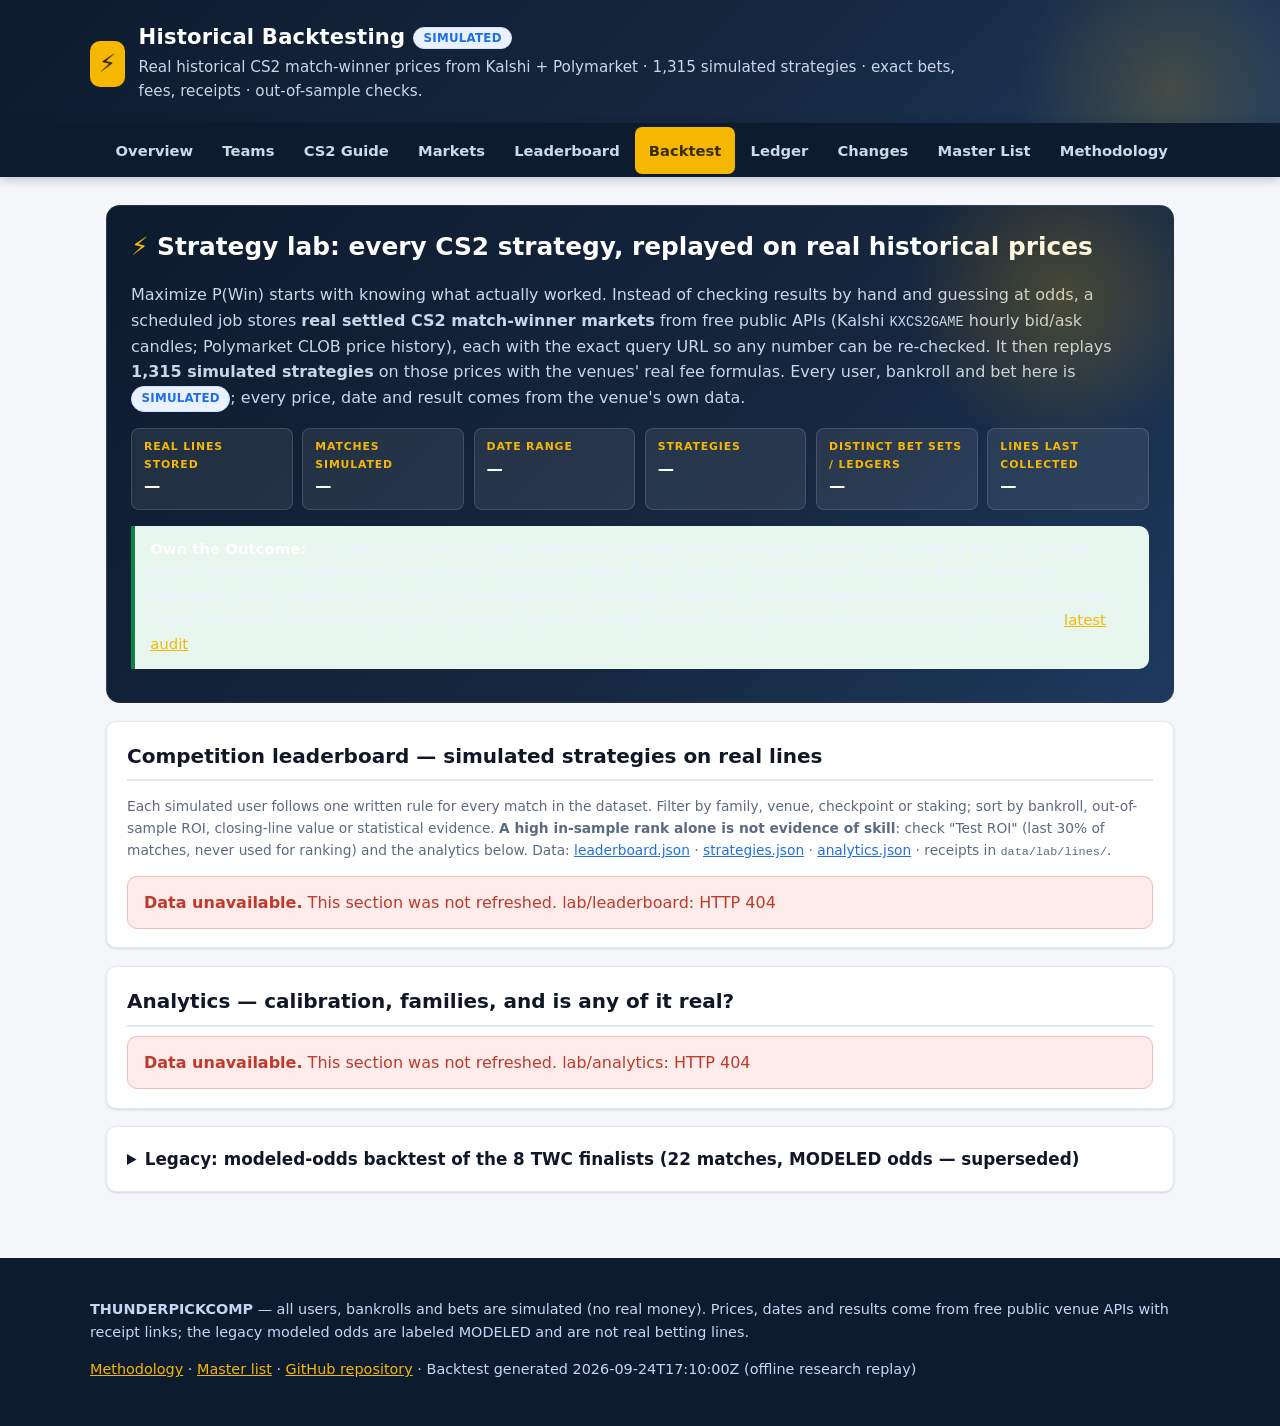
==== commit 4309c74b: "feat(lab): 1,315-strategy real-line lab, monthly receipt shards, validator recompute; fix(restore): " ====
--- a/backtest.html
+++ b/backtest.html
@@ -4,7 +4,7 @@
   <meta charset="utf-8">
   <meta name="viewport" content="width=device-width, initial-scale=1">
   <title>Historical Backtesting — Thunderpick WC 2026 Hub</title>
-  <meta name="description" content="Historical backtesting for Thunderpick World Championship 2026 finalists: verified match results, modeled vs real betting lines, simulated leaderboard and analytics for strategy building.">
+  <meta name="description" content="Historical CS2 backtesting on real, re-verifiable Kalshi and Polymarket match-winner prices: 1,315 simulated strategies, competition leaderboard, exact bet ledgers and analytics for strategy building.">
   <link rel="stylesheet" href="assets/style.css">
 </head>
 <body>
@@ -15,7 +15,7 @@
         <span class="brand-mark" aria-hidden="true">⚡</span>
         <div>
           <h1>Historical Backtesting <span class="badge sim">SIMULATED</span></h1>
-          <p class="tagline">22 verified matches · real result sources · modeled odds where no free public line exists · full ledger for strategy research.</p>
+          <p class="tagline">Real historical CS2 match-winner prices from Kalshi + Polymarket · 1,315 simulated strategies · exact bets, fees, receipts · out-of-sample checks.</p>
         </div>
       </div>
     </div>
@@ -37,19 +37,33 @@
   <main id="main-content">
     <div class="wrap">
       <section class="hero">
-        <h2><span class="bolt">⚡</span> Backtesting: what if we had bet the last 90 days?</h2>
-        <p>This page solves the <strong>manual checking problem</strong> for strategy research: instead of manually checking HLTV results and guessing at odds, we store <strong>verified match results with source links</strong>, generate <strong>transparent modeled odds</strong> where no free public betting line exists (clearly labeled MODELED), and simulate every strategy's exact bets — dates, pricing, amounts, outcome — so you can verify everything line by line.</p>
+        <h2><span class="bolt">⚡</span> Strategy lab: every CS2 strategy, replayed on real historical prices</h2>
+        <p>Maximize P(Win) starts with knowing what actually worked. Instead of checking results by hand and guessing at odds, a scheduled job stores <strong>real settled CS2 match-winner markets</strong> from free public APIs (Kalshi <span class="mono">KXCS2GAME</span> hourly bid/ask candles; Polymarket CLOB price history), each with the exact query URL so any number can be re-checked. It then replays <strong>1,315 simulated strategies</strong> on those prices with the venues' real fee formulas. Every user, bankroll and bet here is <span class="badge sim">SIMULATED</span>; every price, date and result comes from the venue's own data.</p>
         <div class="fact-grid">
-          <div class="fact"><div class="k">Matches</div><div class="v" data-backtest-matches>22</div></div>
-          <div class="fact"><div class="k">Simulated bets</div><div class="v" data-backtest-bets>69</div></div>
-          <div class="fact"><div class="k">Strategies</div><div class="v">8</div></div>
-          <div class="fact"><div class="k">Real market receipts</div><div class="v">1 closed</div></div>
-          <div class="fact"><div class="k">Date range</div><div class="v">Jun–Sep 2026</div></div>
-          <div class="fact"><div class="k">Odds policy</div><div class="v">MODELED + 4% overround</div></div>
+          <div class="fact"><div class="k">Real lines stored</div><div class="v" data-lab-fact="lines">—</div></div>
+          <div class="fact"><div class="k">Matches simulated</div><div class="v" data-lab-fact="matches">—</div></div>
+          <div class="fact"><div class="k">Date range</div><div class="v" data-lab-fact="range">—</div></div>
+          <div class="fact"><div class="k">Strategies</div><div class="v" data-lab-fact="strategies">—</div></div>
+          <div class="fact"><div class="k">Distinct bet sets / ledgers</div><div class="v" data-lab-fact="selections">—</div></div>
+          <div class="fact"><div class="k">Lines last collected</div><div class="v" data-lab-fact="updated">—</div></div>
         </div>
-        <div class="notice good"><strong>No hallucinations:</strong> every historical match links to HLTV/Liquipedia. Real betting lines are in <a href="markets.html">Markets</a> + <code>historical_odds.json</code>. Modeled odds are labeled <span class="badge sim">MODELED</span> and use VRS-gap + deterministic noise — never presented as real lines. <span data-backtest-meta></span></div>
+        <div class="notice good"><strong>Own the Outcome:</strong> each bet is placed only with information available at its checkpoint (T-24h, T-6h, T-1h or T-0 = 5 minutes before the earliest credible start). Any quote timestamped after that is refused. Kalshi buys at the ask in whole contracts; Polymarket at the reference price plus 1¢. Fees follow the published schedules, and no bet exceeds 50 units because order-book depth is unknown. A random sample of stored prices is re-fetched from the venues on every run and must match exactly (<a href="data/lab/audit.json">latest audit</a>).</div>
       </section>
 
+      <section class="card">
+        <h2>Competition leaderboard — simulated strategies on real lines</h2>
+        <p class="small muted">Each simulated user follows one written rule for every match in the dataset. Filter by family, venue, checkpoint or staking; sort by bankroll, out-of-sample ROI, closing-line value or statistical evidence. <strong>A high in-sample rank alone is not evidence of skill</strong>: check "Test ROI" (last 30% of matches, never used for ranking) and the analytics below. Data: <a href="data/lab/leaderboard.json">leaderboard.json</a> · <a href="data/lab/strategies.json">strategies.json</a> · <a href="data/lab/analytics.json">analytics.json</a> · receipts in <span class="mono">data/lab/lines/</span>.</p>
+        <div data-render="lab-leaderboard"><p class="muted">Loading strategy lab…</p></div>
+      </section>
+
+      <section class="card">
+        <h2>Analytics — calibration, families, and is any of it real?</h2>
+        <div data-render="lab-analytics"><p class="muted">Loading analytics…</p></div>
+      </section>
+
+      <details class="card legacy">
+        <summary>Legacy: modeled-odds backtest of the 8 TWC finalists (22 matches, MODELED odds — superseded)</summary>
+        <p class="notice warn"><strong>Superseded.</strong> This older backtest pre-dates the real-line collector. It uses verified results but <span class="badge sim">MODELED</span> odds (VRS gap + deterministic noise + 4% overround), which are not real betting lines. Kept for continuity only; use the strategy lab above for any strategy decision.</p>
       <section class="card">
         <h2>Backtest leaderboard — 22 verified matches</h2>
         <p class="small muted">Sorted by realized bankroll. ROI = profit / staked. All stakes flat per strategy (see <a href="leaderboard.html">Leaderboard</a> rules). Control account <span class="mono">sim_flat_observer</span> stays at 1000.00. <span class="badge sim">SIM</span> — no real money.</p>
@@ -98,11 +112,12 @@
         </ol>
         <p class="small muted">All files are static JSON, versioned in git, published on GitHub Pages. No paid API, no paywall bypass, no ToS violation. Missing data = unknown/TBD, never guessed.</p>
       </section>
+      </details>
     </div>
   </main>
   <footer class="site-footer">
     <div class="wrap">
-      <p><strong>THUNDERPICKCOMP</strong> — historical backtesting is simulated (no real money). Verified results link to public sources; modeled odds are labeled MODELED and not real betting lines.</p>
+      <p><strong>THUNDERPICKCOMP</strong> — all users, bankrolls and bets are simulated (no real money). Prices, dates and results come from free public venue APIs with receipt links; the legacy modeled odds are labeled MODELED and are not real betting lines.</p>
       <p><a href="methodology.html">Methodology</a> · <a href="master-list.html">Master list</a> · <a href="https://github.com/buffedlizard55-lab/THUNDERPICKCOMP">GitHub repository</a> · Backtest generated <span data-today>2026-09-24</span></p>
     </div>
   </footer>
--- a/assets/style.css
+++ b/assets/style.css
@@ -308,3 +308,18 @@
 @media (prefers-reduced-motion: reduce) {
   html { scroll-behavior: auto; }
 }
+
+/* Strategy lab */
+.lab-controls { display: flex; flex-wrap: wrap; gap: .5rem .9rem; align-items: end; margin: .4rem 0 .8rem; }
+.lab-controls label { display: flex; flex-direction: column; font-size: .78rem; font-weight: 600; color: var(--muted); gap: .2rem; }
+.lab-controls label.check { flex-direction: row; align-items: center; gap: .35rem; }
+.lab-controls select, .lab-controls input[type="search"] { font: inherit; font-size: .88rem; padding: .3rem .45rem; border: 1px solid var(--line); border-radius: 6px; background: var(--surface); color: var(--ink); min-width: 8rem; }
+.btn-small { font: inherit; font-size: .8rem; padding: .25rem .6rem; border-radius: 6px; border: 1px solid var(--accent); background: var(--blue-soft); color: var(--accent); cursor: pointer; white-space: nowrap; }
+.btn-small:hover, .btn-small:focus-visible { background: var(--accent); color: var(--accent-ink); }
+.spark { display: block; }
+.spark polyline { fill: none; stroke-width: 1.6; }
+.spark .spark-up { stroke: var(--good); }
+.spark .spark-down { stroke: var(--bad); }
+.spark .spark-base { stroke: var(--line); stroke-dasharray: 2 2; }
+.lab-table td { vertical-align: top; }
+details.legacy > summary { cursor: pointer; font-weight: 700; font-size: 1.05rem; }
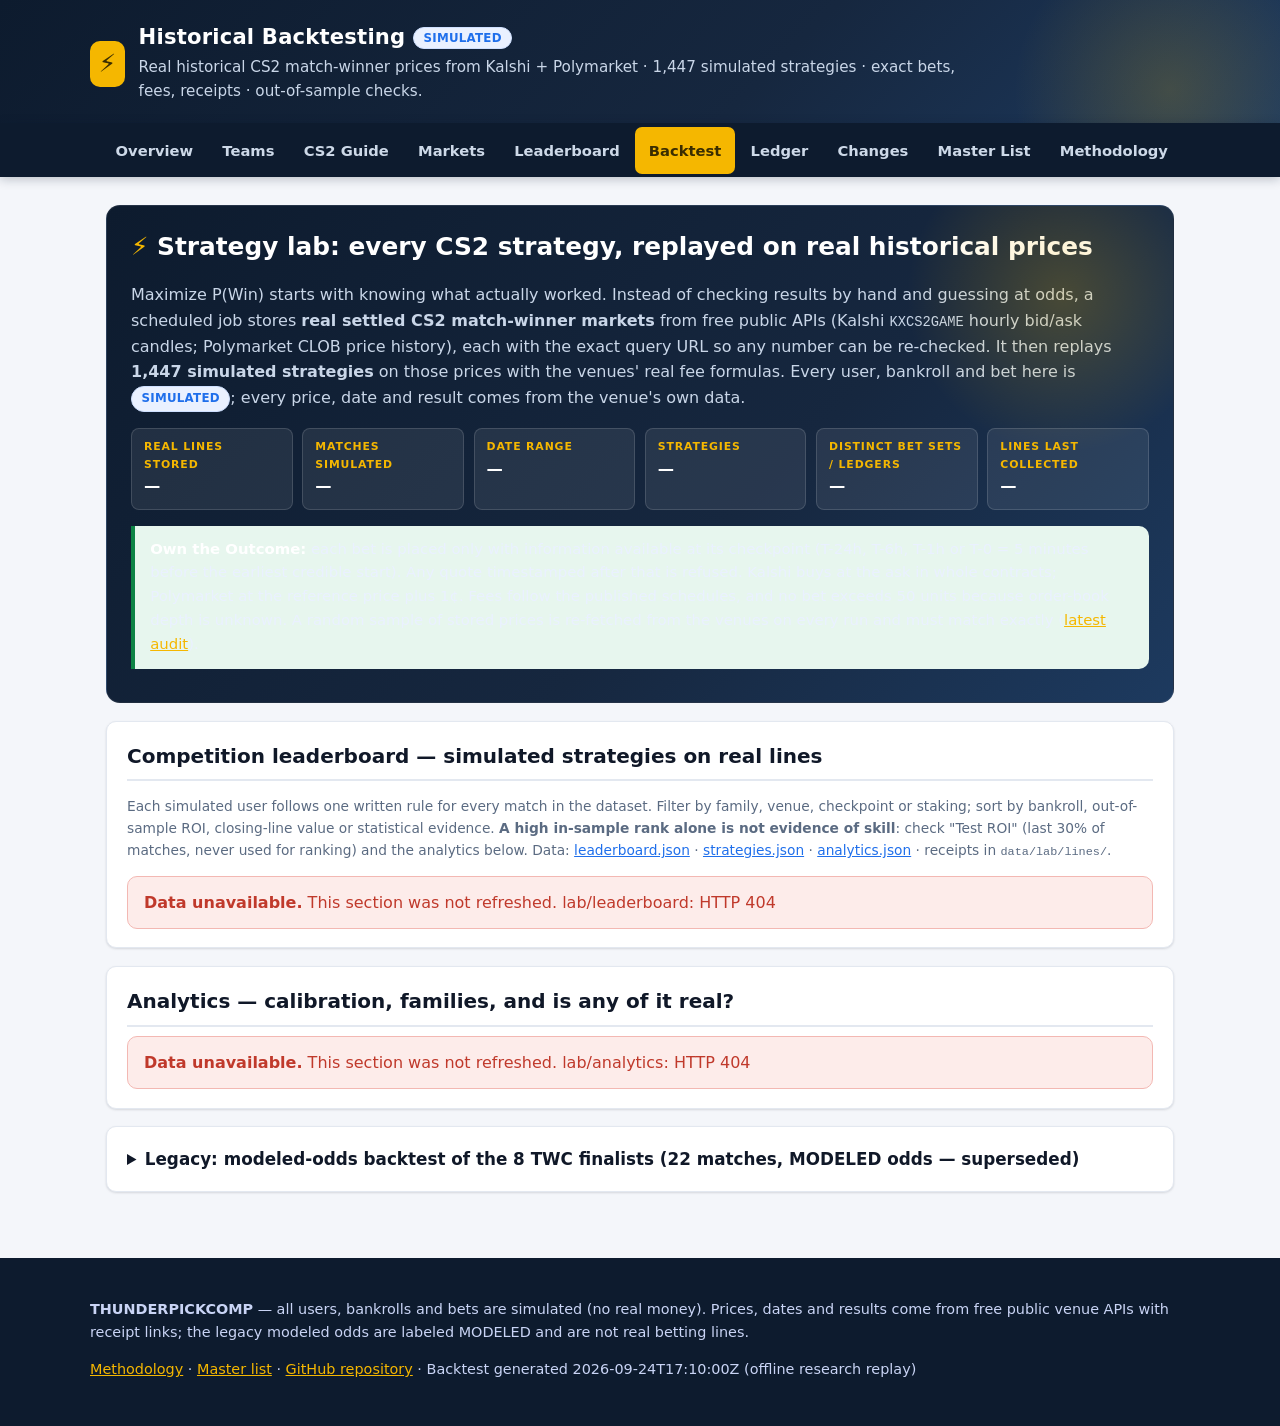
==== commit aa2ede20: "fix(lab): Polymarket listing by endDate windows (Gamma 422 past offset 2000), Kalshi scalar fair-pri" ====
--- a/backtest.html
+++ b/backtest.html
@@ -4,7 +4,7 @@
   <meta charset="utf-8">
   <meta name="viewport" content="width=device-width, initial-scale=1">
   <title>Historical Backtesting — Thunderpick WC 2026 Hub</title>
-  <meta name="description" content="Historical CS2 backtesting on real, re-verifiable Kalshi and Polymarket match-winner prices: 1,315 simulated strategies, competition leaderboard, exact bet ledgers and analytics for strategy building.">
+  <meta name="description" content="Historical CS2 backtesting on real, re-verifiable Kalshi and Polymarket match-winner prices: 1,447 simulated strategies, competition leaderboard, exact bet ledgers and analytics for strategy building.">
   <link rel="stylesheet" href="assets/style.css">
 </head>
 <body>
@@ -15,7 +15,7 @@
         <span class="brand-mark" aria-hidden="true">⚡</span>
         <div>
           <h1>Historical Backtesting <span class="badge sim">SIMULATED</span></h1>
-          <p class="tagline">Real historical CS2 match-winner prices from Kalshi + Polymarket · 1,315 simulated strategies · exact bets, fees, receipts · out-of-sample checks.</p>
+          <p class="tagline">Real historical CS2 match-winner prices from Kalshi + Polymarket · 1,447 simulated strategies · exact bets, fees, receipts · out-of-sample checks.</p>
         </div>
       </div>
     </div>
@@ -38,7 +38,7 @@
     <div class="wrap">
       <section class="hero">
         <h2><span class="bolt">⚡</span> Strategy lab: every CS2 strategy, replayed on real historical prices</h2>
-        <p>Maximize P(Win) starts with knowing what actually worked. Instead of checking results by hand and guessing at odds, a scheduled job stores <strong>real settled CS2 match-winner markets</strong> from free public APIs (Kalshi <span class="mono">KXCS2GAME</span> hourly bid/ask candles; Polymarket CLOB price history), each with the exact query URL so any number can be re-checked. It then replays <strong>1,315 simulated strategies</strong> on those prices with the venues' real fee formulas. Every user, bankroll and bet here is <span class="badge sim">SIMULATED</span>; every price, date and result comes from the venue's own data.</p>
+        <p>Maximize P(Win) starts with knowing what actually worked. Instead of checking results by hand and guessing at odds, a scheduled job stores <strong>real settled CS2 match-winner markets</strong> from free public APIs (Kalshi <span class="mono">KXCS2GAME</span> hourly bid/ask candles; Polymarket CLOB price history), each with the exact query URL so any number can be re-checked. It then replays <strong>1,447 simulated strategies</strong> on those prices with the venues' real fee formulas. Every user, bankroll and bet here is <span class="badge sim">SIMULATED</span>; every price, date and result comes from the venue's own data.</p>
         <div class="fact-grid">
           <div class="fact"><div class="k">Real lines stored</div><div class="v" data-lab-fact="lines">—</div></div>
           <div class="fact"><div class="k">Matches simulated</div><div class="v" data-lab-fact="matches">—</div></div>
